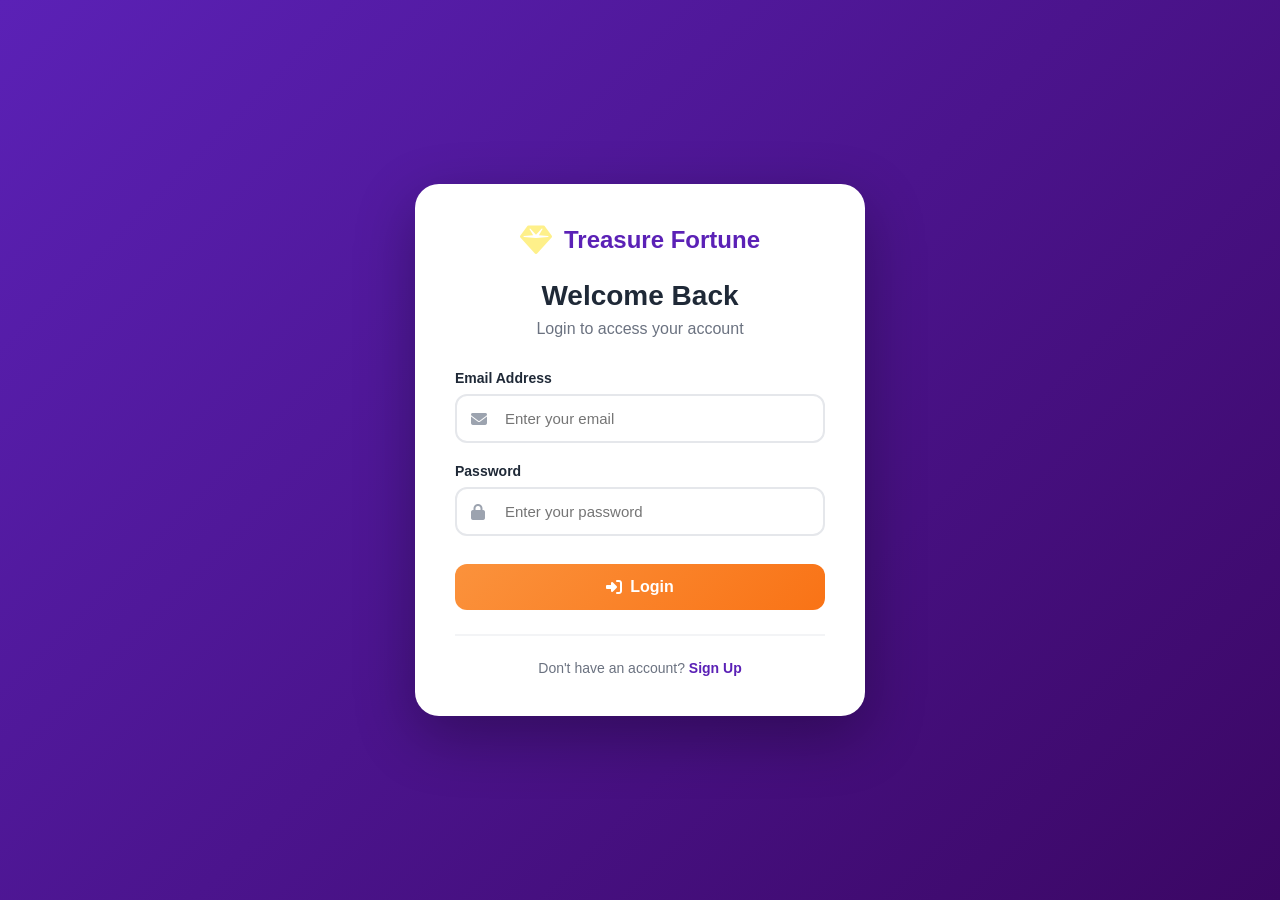
==== index.html @ ff8e8763 "first commit" ====
<!DOCTYPE html>
<html lang="en">
<head>
    <meta charset="UTF-8">
    <meta name="viewport" content="width=device-width, initial-scale=1.0">
    <title>Treasure Fortune - Dashboard</title>
    <link rel="stylesheet" href="css/styles.css">
    <link rel="stylesheet" href="https://cdnjs.cloudflare.com/ajax/libs/font-awesome/6.4.0/css/all.min.css">
</head>
<body>
    <!-- Top Navbar -->
    <nav class="navbar">
        <div class="navbar-left">
            <button class="menu-toggle" id="menuToggle">
                <i class="fas fa-bars"></i>
            </button>
            <div class="logo">
                <i class="fas fa-gem"></i>
                <span>Treasure Fortune</span>
            </div>
        </div>
        <div class="navbar-right">
            <button class="theme-toggle" id="themeToggle">
                <i class="fas fa-moon"></i>
            </button>
            <div class="notification-icon" id="notificationIcon">
                <i class="fas fa-bell"></i>
                <span class="badge" id="notificationBadge">0</span>
            </div>
            <div class="user-profile" id="userProfile">
                <img id="userAvatar" src="https://ui-avatars.com/api/?name=User&background=7c3aed&color=fff" alt="User Avatar">
                <span class="user-name" id="displayUserName">User</span>
                <i class="fas fa-chevron-down"></i>
            </div>
            <div class="profile-dropdown" id="profileDropdown">
                <a href="#" data-page="profile"><i class="fas fa-user"></i> My Profile</a>
                <a href="#" data-page="settings"><i class="fas fa-cog"></i> Settings</a>
                <a href="#" id="logoutBtn"><i class="fas fa-sign-out-alt"></i> Logout</a>
            </div>
        </div>
    </nav>

    <!-- Sidebar -->
    <aside class="sidebar" id="sidebar">
        <nav class="sidebar-nav">
            <a href="#" class="nav-item active" data-page="dashboard">
                <i class="fas fa-home"></i>
                <span>Dashboard</span>
            </a>
            <a href="#" class="nav-item" data-page="loans">
                <i class="fas fa-hand-holding-usd"></i>
                <span>My Loans</span>
            </a>
            <a href="#" class="nav-item" data-page="savings">
                <i class="fas fa-piggy-bank"></i>
                <span>Savings</span>
            </a>
            <a href="#" class="nav-item" data-page="transactions">
                <i class="fas fa-history"></i>
                <span>Transactions</span>
            </a>
            <a href="#" class="nav-item" data-page="notifications">
                <i class="fas fa-bell"></i>
                <span>Notifications</span>
            </a>
            <a href="#" class="nav-item" data-page="settings">
                <i class="fas fa-user-cog"></i>
                <span>Settings</span>
            </a>
            <a href="#" class="nav-item logout" id="sidebarLogout">
                <i class="fas fa-sign-out-alt"></i>
                <span>Logout</span>
            </a>
        </nav>
    </aside>

    <!-- Main Content -->
    <main class="main-content" id="mainContent">
        <!-- Dashboard Page -->
        <section id="dashboardPage" class="page active">
            <div class="welcome-section">
                <h1 class="greeting">Welcome back, <span id="userName">User</span></h1>
                <p class="motivational-text">Here's your financial overview</p>
            </div>

            <div class="summary-cards">
                <div class="card summary-card">
                    <div class="card-icon savings">
                        <i class="fas fa-wallet"></i>
                    </div>
                    <div class="card-content">
                        <p class="card-label">Total Savings</p>
                        <h2 class="card-value" id="totalSavings">₦0</h2>
                    </div>
                </div>

                <div class="card summary-card">
                    <div class="card-icon loan">
                        <i class="fas fa-hand-holding-usd"></i>
                    </div>
                    <div class="card-content">
                        <p class="card-label">Active Loan</p>
                        <h2 class="card-value" id="activeLoan">₦0</h2>
                    </div>
                </div>

                <div class="card summary-card">
                    <div class="card-icon remaining">
                        <i class="fas fa-chart-line"></i>
                    </div>
                    <div class="card-content">
                        <p class="card-label">Remaining Balance</p>
                        <h2 class="card-value" id="remainingLoan">₦0</h2>
                    </div>
                </div>

                <div class="card summary-card">
                    <div class="card-icon payment">
                        <i class="fas fa-calendar-check"></i>
                    </div>
                    <div class="card-content">
                        <p class="card-label">Next Payment</p>
                        <h2 class="card-value date" id="nextPayment">-</h2>
                    </div>
                </div>
            </div>

            <div class="action-section">
                <div class="card action-card">
                    <h3>Quick Actions</h3>
                    <div class="action-buttons">
                        <button class="btn btn-primary" id="makePaymentBtn">
                            <i class="fas fa-money-bill-wave"></i> Make Payment
                        </button>
                        <button class="btn btn-success" id="addSavingsBtn">
                            <i class="fas fa-plus-circle"></i> Add Savings
                        </button>
                    </div>
                </div>

                <div class="card progress-card">
                    <h3>Loan Repayment Progress</h3>
                    <div class="progress-info">
                        <span id="progressPercent">0% Complete</span>
                        <span id="progressPaid">₦0 paid</span>
                    </div>
                    <div class="progress-bar">
                        <div class="progress-fill" id="progressFill" style="width: 0%"></div>
                    </div>
                    <p class="progress-note" id="progressRemaining">₦0 remaining</p>
                </div>
            </div>

            <div class="transactions-section">
                <div class="card">
                    <div class="card-header">
                        <h3>Recent Transactions</h3>
                        <a href="#" class="view-all" data-page="transactions">View All</a>
                    </div>
                    <div class="transactions-list" id="recentTransactionsList">
                        <div class="empty-state-small">No transactions yet</div>
                    </div>
                </div>
            </div>
        </section>

        <!-- My Loans Page -->
        <section id="loansPage" class="page">
            <div class="page-header">
                <h1>My Loans</h1>
                <p>Manage your loan and repayments</p>
            </div>

            <!-- No Loan State -->
            <div class="loan-details-section" id="noLoanState">
                <div class="card">
                    <div class="no-loan-message">
                        <i class="fas fa-hand-holding-usd" style="font-size: 48px; color: var(--primary-color); margin-bottom: 16px;"></i>
                        <p>You currently have no active loan</p>
                    </div>
                    <button class="btn btn-primary" id="borrowLoanBtn">
                        <i class="fas fa-plus-circle"></i> Borrow Loan
                    </button>
                </div>
            </div>

            <!-- Active Loan State -->
            <div class="loan-details-section" id="activeLoanState" style="display: none;">
                <div class="card">
                    <h3>Loan Details</h3>
                    <div class="detail-grid">
                        <div class="detail-item">
                            <span class="label">Loan Amount</span>
                            <span class="value" id="loanAmount">₦0</span>
                        </div>
                        <div class="detail-item">
                            <span class="label">Remaining Balance</span>
                            <span class="value highlight" id="loanRemaining">₦0</span>
                        </div>
                        <div class="detail-item">
                            <span class="label">Amount Paid</span>
                            <span class="value" id="loanPaid">₦0</span>
                        </div>
                        <div class="detail-item">
                            <span class="label">Progress</span>
                            <span class="value" id="loanProgress">0%</span>
                        </div>
                    </div>
                    <button class="btn btn-primary" id="makeRepaymentBtn">
                        <i class="fas fa-money-bill-wave"></i> Make Repayment
                    </button>
                </div>
            </div>
        </section>

        <!-- Loan Completion Success Overlay -->
        <div class="loan-success-overlay" id="loanSuccessOverlay">
            <div class="loan-success-content">
                <div class="success-checkmark">
                    <svg viewBox="0 0 52 52">
                        <circle class="checkmark-circle" cx="26" cy="26" r="25" fill="none"/>
                        <path class="checkmark-check" fill="none" d="M14.1 27.2l7.1 7.2 16.7-16.8"/>
                    </svg>
                </div>
                <h2>Loan Repaid!</h2>
                <p>🎉 Congratulations!</p>
                <p>You have fully repaid your loan.</p>
            </div>
        </div>

        <!-- Savings Page -->
        <section id="savingsPage" class="page">
            <div class="page-header">
                <h1>Savings</h1>
                <p>Grow your wealth with consistent savings</p>
            </div>

            <div class="savings-overview">
                <div class="card">
                    <h3>Savings Balance</h3>
                    <div class="balance-display">
                        <h2 id="savingsBalance">₦0</h2>
                    </div>
                    <div class="savings-form">
                        <input type="number" id="savingsInput" placeholder="Enter amount" min="100">
                        <button class="btn btn-success" id="addSavingsSubmit">
                            <i class="fas fa-plus-circle"></i> Add Savings
                        </button>
                    </div>
                </div>
            </div>
        </section>

        <!-- Transactions Page -->
        <section id="transactionsPage" class="page">
            <div class="page-header">
                <h1>Transaction History</h1>
                <p>View all your financial activities</p>
            </div>

            <div class="card">
                <div class="transactions-list" id="allTransactionsList">
                    <div class="empty-state-small">No transactions yet</div>
                </div>
            </div>
        </section>

        <!-- Notifications Page -->
        <section id="notificationsPage" class="page">
            <div class="page-header">
                <h1>Notifications</h1>
                <p>Stay updated with your account activities</p>
            </div>

            <div class="card">
                <div class="notifications-list" id="notificationsList">
                    <div class="empty-state-small">No notifications</div>
                </div>
            </div>
        </section>

        <!-- Settings Page -->
        <section id="settingsPage" class="page">
            <div class="page-header">
                <h1>Profile Settings</h1>
                <p>Manage your account information</p>
            </div>

            <div class="card">
                <h3>Personal Information</h3>
                <div class="settings-form">
                    <div class="form-group">
                        <label>Full Name</label>
                        <input type="text" id="settingsName" placeholder="Enter your name">
                    </div>
                    <div class="form-group">
                        <label>Email Address</label>
                        <input type="email" id="settingsEmail" placeholder="Enter your email">
                    </div>
                    <button class="btn btn-success" id="saveSettingsBtn">
                        <i class="fas fa-save"></i> Save Changes
                    </button>
                </div>
            </div>
        </section>

        <!-- My Profile Page -->
        <section id="profilePage" class="page">
            <div class="page-header">
                <h1>My Profile</h1>
                <p>View and manage your account</p>
            </div>

            <div class="profile-section">
                <div class="card profile-card">
                    <div class="profile-header">
                        <img id="profileAvatar" src="" alt="Profile Picture" class="profile-avatar">
                        <div class="profile-info">
                            <h2 id="profileName">User Name</h2>
                            <p id="profileEmail">user@email.com</p>
                        </div>
                    </div>
                    <div class="profile-stats">
                        <div class="stat-box">
                            <span class="stat-label">Total Savings</span>
                            <span class="stat-value" id="profileSavings">₦0</span>
                        </div>
                        <div class="stat-box">
                            <span class="stat-label">Active Loans</span>
                            <span class="stat-value" id="profileLoans">₦0</span>
                        </div>
                        <div class="stat-box">
                            <span class="stat-label">Transactions</span>
                            <span class="stat-value" id="profileTransactions">0</span>
                        </div>
                    </div>
                </div>
            </div>
        </section>
    </main>

    <!-- Modal for Payment/Savings -->
    <div class="modal" id="actionModal">
        <div class="modal-content">
            <div class="modal-header">
                <h3 id="modalTitle">Action</h3>
                <button class="modal-close" id="modalClose">&times;</button>
            </div>
            <div class="modal-body">
                <div class="form-group">
                    <label id="modalLabel">Enter Amount</label>
                    <input type="number" id="modalInput" placeholder="Enter amount" min="100">
                </div>
            </div>
            <div class="modal-footer">
                <button class="btn btn-outline" id="modalCancel">Cancel</button>
                <button class="btn btn-primary" id="modalSubmit">Submit</button>
            </div>
        </div>
    </div>

    <!-- Bank Transfer Modal (Shared for Payment & Savings) -->
    <div class="modal" id="bankTransferModal">
        <div class="modal-content payment-modal-content">
            <div class="modal-header">
                <h3 id="bankTransferTitle">Bank Transfer</h3>
                <button class="modal-close" id="bankTransferModalClose">&times;</button>
            </div>
            <div class="modal-body">
                <div class="bank-details">
                    <h4>Bank Transfer Details</h4>
                    <div class="bank-info">
                        <div class="info-row">
                            <span class="info-label">Bank Name</span>
                            <span class="info-value">Opay / PalmPay / Access Bank</span>
                        </div>
                        <div class="info-row">
                            <span class="info-label">Account Name</span>
                            <span class="info-value">Treasure Fortune Co-op</span>
                        </div>
                        <div class="info-row">
                            <span class="info-label">Account Number</span>
                            <span class="info-value account-number">1234567890</span>
                            <button class="copy-btn" id="copyAccountBtn">
                                <i class="fas fa-copy"></i> Copy
                            </button>
                        </div>
                    </div>
                </div>
                
                <div class="form-group" id="amountFormGroup">
                    <label id="amountFormLabel">Enter Amount</label>
                    <input type="number" id="transferAmountInput" placeholder="Enter amount" min="100">
                </div>
                
                <p class="instruction-text" id="transferInstruction">
                    Transfer this amount to the account above, then confirm below.
                </p>
            </div>
            <div class="modal-footer">
                <button class="btn btn-outline" id="bankTransferCancel">Cancel</button>
                <button class="btn btn-primary" id="confirmTransferBtn">I Have Made Payment</button>
            </div>
        </div>
    </div>

    <!-- Simple Payment Modal -->
    <div class="modal" id="simplePaymentModal">
        <div class="modal-content">
            <div class="modal-header">
                <h3>Make Loan Repayment</h3>
                <button class="modal-close" id="closeSimplePayment">&times;</button>
            </div>
            <div class="modal-body">
                <div class="payment-summary">
                    <div class="summary-row">
                        <span>Loan Balance</span>
                        <span id="modalLoanBalance">₦0</span>
                    </div>
                    <div class="summary-row">
                        <span>Amount Paid</span>
                        <span id="modalLoanPaid">₦0</span>
                    </div>
                </div>
                <div class="form-group">
                    <label>Enter Payment Amount</label>
                    <input type="number" id="simplePaymentAmount" placeholder="Enter amount" min="100">
                </div>
                <div class="quick-amounts">
                    <button class="quick-amount-btn" data-amount="5000">₦5,000</button>
                    <button class="quick-amount-btn" data-amount="10000">₦10,000</button>
                    <button class="quick-amount-btn" data-amount="25000">₦25,000</button>
                    <button class="quick-amount-btn" data-amount="50000">₦50,000</button>
                </div>
            </div>
            <div class="modal-footer">
                <button class="btn btn-outline" id="cancelSimplePayment">Cancel</button>
                <button class="btn btn-primary" id="confirmSimplePayment">Pay Now</button>
            </div>
        </div>
    </div>

    <!-- Borrow Loan Modal -->
    <div class="modal" id="borrowLoanModal">
        <div class="modal-content">
            <div class="modal-header">
                <h3>Request Loan</h3>
                <button class="modal-close" id="borrowLoanModalClose">&times;</button>
            </div>
            <div class="modal-body">
                <div class="form-group">
                    <label>Loan Amount</label>
                    <input type="number" id="loanAmountInput" placeholder="Enter loan amount" min="1000">
                </div>
                <div class="form-group">
                    <label>Purpose (Optional)</label>
                    <input type="text" id="loanPurposeInput" placeholder="What is this loan for?">
                </div>
                <p class="sharia-notice">
                    <i class="fas fa-info-circle"></i> All loans are interest-free (Sharia-compliant)
                </p>
            </div>
            <div class="modal-footer">
                <button class="btn btn-outline" id="borrowLoanCancel">Cancel</button>
                <button class="btn btn-primary" id="submitLoanBtn">Submit Request</button>
            </div>
        </div>
    </div>

    <!-- Processing Loader Overlay -->
    <div class="processing-overlay" id="processingOverlay">
        <div class="processing-content">
            <div class="spinner-container">
                <div class="spinner-glow"></div>
                <div class="spinner"></div>
            </div>
            <h3 id="processingText">
                Processing your payment<span class="dot">.</span><span class="dot">.</span><span class="dot">.</span>
            </h3>
            <p id="processingSubtext">Please wait while we verify your transaction</p>
        </div>
    </div>

    <!-- Toast Container -->
    <div class="toast-container" id="toastContainer"></div>

    <script src="js/app.js"></script>
</body>
</html>
---- css/styles.css ----
/* ===========================
   CSS Variables & Reset
   =========================== */
:root {
    /* Deep Purple Theme Colors (Primary) */
    --primary-color: #5b21b6;
    --primary-dark: #4c1d95;
    --primary-light: #6d28d9;
    --primary-lighter: #ddd6fe;
    --primary-subtle: #ede9fe;
    
    /* White (Main Backgrounds) */
    --bg-color: #ffffff;
    --card-bg: #ffffff;
    --secondary-bg: #f9fafb;
    
    /* Deep Purple Backgrounds */
    --purple-bg: #5b21b6;
    --purple-bg-light: #6d28d9;
    --purple-bg-dark: #4c1d95;
    
    /* Accent Colors - Lemon (Light Yellow) */
    --accent-lemon: #fef08a;
    --accent-lemon-light: #fef9c3;
    --accent-lemon-dark: #fde047;
    
    /* Accent Colors - Orange */
    --accent-orange: #fb923c;
    --accent-orange-light: #fed7aa;
    --accent-orange-dark: #f97316;
    
    /* Text Colors */
    --text-primary: #1f2937;
    --text-secondary: #6b7280;
    --text-muted: #9ca3af;
    --text-on-purple: #ffffff;
    
    /* Semantic Colors */
    --success-color: #10b981;
    --warning-color: #fb923c;
    --danger-color: #ef4444;
    --info-color: #7c3aed;
    
    /* Soft Shadows (Premium Look) */
    --shadow-xs: 0 1px 2px 0 rgba(124, 58, 237, 0.05);
    --shadow-sm: 0 2px 4px 0 rgba(124, 58, 237, 0.08);
    --shadow-md: 0 4px 12px -2px rgba(124, 58, 237, 0.12);
    --shadow-lg: 0 8px 24px -4px rgba(124, 58, 237, 0.16);
    --shadow-xl: 0 16px 48px -8px rgba(124, 58, 237, 0.2);
    
    /* Spacing */
    --navbar-height: 70px;
    --sidebar-width: 260px;
    --sidebar-collapsed-width: 80px;
    
    /* Border Radius (Soft & Rounded) */
    --radius-sm: 8px;
    --radius-md: 12px;
    --radius-lg: 16px;
    --radius-xl: 24px;
    --radius-full: 9999px;
    
    /* Transitions */
    --transition-fast: 0.2s ease;
    --transition-normal: 0.3s ease;
}

/* Processing Overlay */
.processing-overlay {
    display: none;
    position: fixed;
    top: 0;
    left: 0;
    width: 100%;
    height: 100%;
    background: rgba(0, 0, 0, 0.6);
    backdrop-filter: blur(8px);
    z-index: 9999;
    align-items: center;
    justify-content: center;
    animation: fadeIn 0.3s ease;
}

.processing-overlay.active {
    display: flex;
}

.processing-content {
    background: white;
    padding: 56px 72px;
    border-radius: 24px;
    text-align: center;
    box-shadow:
        0 20px 60px rgba(0, 0, 0, 0.3),
        0 0 40px rgba(91, 33, 182, 0.15);
    animation: scaleIn 0.4s ease;
    max-width: 420px;
}

.spinner-container {
    position: relative;
    width: 80px;
    height: 80px;
    margin: 0 auto 32px;
}

.spinner {
    width: 80px;
    height: 80px;
    border: 3px solid #ede9fe;
    border-top: 3px solid #5b21b6;
    border-radius: 50%;
    animation: spin 1s linear infinite;
}

.spinner-glow {
    position: absolute;
    top: 50%;
    left: 50%;
    transform: translate(-50%, -50%);
    width: 100px;
    height: 100px;
    background: radial-gradient(circle, rgba(91, 33, 182, 0.2) 0%, transparent 70%);
    border-radius: 50%;
    animation: pulse 2s ease-in-out infinite;
}

@keyframes spin {
    0% { transform: rotate(0deg); }
    100% { transform: rotate(360deg); }
}

@keyframes pulse {
    0%, 100% { transform: translate(-50%, -50%) scale(1); opacity: 1; }
    50% { transform: translate(-50%, -50%) scale(1.2); opacity: 0.7; }
}

@keyframes fadeIn {
    from { opacity: 0; }
    to { opacity: 1; }
}

@keyframes scaleIn {
    from { transform: scale(0.85); opacity: 0; }
    to { transform: scale(1); opacity: 1; }
}

.processing-content h3 {
    font-size: 22px;
    font-weight: 600;
    color: #1f2937;
    margin-bottom: 8px;
    display: flex;
    align-items: center;
    justify-content: center;
    gap: 4px;
}

.processing-content h3 .dot {
    animation: dotPulse 1.4s ease-in-out infinite;
}

.processing-content h3 .dot:nth-child(2) {
    animation-delay: 0.2s;
}

.processing-content h3 .dot:nth-child(3) {
    animation-delay: 0.4s;
}

@keyframes dotPulse {
    0%, 80%, 100% { opacity: 0.3; }
    40% { opacity: 1; }
}

/* Loan Success Overlay */
.loan-success-overlay {
    position: fixed;
    top: 0;
    left: 0;
    width: 100%;
    height: 100%;
    background: rgba(59, 7, 100, 0.95);
    backdrop-filter: blur(10px);
    display: none;
    align-items: center;
    justify-content: center;
    z-index: 9998;
    opacity: 0;
    transition: opacity 0.4s ease;
}

.loan-success-overlay.active {
    display: flex;
    opacity: 1;
}

.loan-success-content {
    text-align: center;
    color: white;
    transform: scale(0.8);
    transition: transform 0.5s cubic-bezier(0.175, 0.885, 0.32, 1.275);
}

.loan-success-overlay.active .loan-success-content {
    transform: scale(1);
}

.success-checkmark {
    width: 100px;
    height: 100px;
    margin: 0 auto 30px;
}

.success-checkmark svg {
    width: 100%;
    height: 100%;
}

.checkmark-circle {
    stroke: #10b981;
    stroke-width: 2;
    stroke-dasharray: 166;
    stroke-dashoffset: 166;
    animation: stroke 0.6s cubic-bezier(0.65, 0, 0.45, 1) forwards;
}

.checkmark-check {
    stroke: #10b981;
    stroke-width: 2;
    stroke-linecap: round;
    stroke-linejoin: round;
    stroke-dasharray: 48;
    stroke-dashoffset: 48;
    animation: stroke 0.3s cubic-bezier(0.65, 0, 0.45, 1) 0.4s forwards;
}

@keyframes stroke {
    100% { stroke-dashoffset: 0; }
}

.loan-success-content h2 {
    font-size: 2rem;
    font-weight: 700;
    margin-bottom: 10px;
    color: #10b981;
}

.loan-success-content p {
    font-size: 1.1rem;
    opacity: 0.9;
    margin: 5px 0;
}

/* Simple Payment Modal */
.payment-summary {
    background: #f3f4f6;
    border-radius: 12px;
    padding: 16px;
    margin-bottom: 20px;
}

.summary-row {
    display: flex;
    justify-content: space-between;
    padding: 8px 0;
    border-bottom: 1px solid #e5e7eb;
}

.summary-row:last-child {
    border-bottom: none;
}

.summary-row span:first-child {
    color: #6b7280;
    font-size: 0.9rem;
}

.summary-row span:last-child {
    font-weight: 600;
    color: #1f2937;
}

.quick-amounts {
    display: grid;
    grid-template-columns: repeat(4, 1fr);
    gap: 10px;
    margin-top: 15px;
}

.quick-amount-btn {
    padding: 10px 5px;
    border: 1px solid #e5e7eb;
    background: white;
    border-radius: 8px;
    font-size: 0.85rem;
    cursor: pointer;
    transition: all 0.2s;
    color: #5b21b6;
    font-weight: 500;
}

.quick-amount-btn:hover {
    background: #5b21b6;
    color: white;
    border-color: #5b21b6;
}

.processing-content p {
    font-size: 14px;
    color: #6b7280;
    margin-top: 8px;
}

/* Toast Notifications System */
.toast-container {
    position: fixed;
    top: 90px;
    right: 20px;
    z-index: 9999;
    display: flex;
    flex-direction: column;
    gap: 12px;
    max-width: 400px;
}

.toast {
    background: white;
    border-radius: 16px;
    padding: 16px 20px;
    box-shadow: 0 8px 32px rgba(0, 0, 0, 0.15);
    display: flex;
    align-items: flex-start;
    gap: 14px;
    animation: toastSlideIn 0.4s ease;
    border-left: 5px solid;
}

.toast.success {
    border-left-color: #10b981;
}

.toast.info {
    border-left-color: #5b21b6;
}

.toast.warning {
    border-left-color: #fb923c;
}

.toast .toast-icon {
    width: 28px;
    height: 28px;
    border-radius: 50%;
    display: flex;
    align-items: center;
    justify-content: center;
    font-size: 14px;
    flex-shrink: 0;
}

.toast.success .toast-icon {
    background: #d1fae5;
    color: #059669;
}

.toast.info .toast-icon {
    background: #ede9fe;
    color: #5b21b6;
}

.toast.warning .toast-icon {
    background: #fed7aa;
    color: #ea580c;
}

.toast .toast-content {
    flex: 1;
}

.toast .toast-title {
    font-size: 15px;
    font-weight: 600;
    color: #1f2937;
    margin-bottom: 4px;
}

.toast .toast-message {
    font-size: 13px;
    color: #6b7280;
    line-height: 1.4;
}

.toast .toast-close {
    background: none;
    border: none;
    color: #9ca3af;
    cursor: pointer;
    font-size: 18px;
    padding: 0;
    width: 24px;
    height: 24px;
    display: flex;
    align-items: center;
    justify-content: center;
    border-radius: 50%;
    transition: all 0.2s ease;
}

.toast .toast-close:hover {
    background: #f3f4f6;
    color: #6b7280;
}

@keyframes toastSlideIn {
    from {
        transform: translateX(400px);
        opacity: 0;
    }
    to {
        transform: translateX(0);
        opacity: 1;
    }
}

@keyframes toastSlideOut {
    from {
        transform: translateX(0);
        opacity: 1;
    }
    to {
        transform: translateX(400px);
        opacity: 0;
    }
}

/* Dark Mode Variables */
body.dark-mode {
    --bg-color: #0f0f1a;
    --card-bg: #1a1a2e;
    --secondary-bg: #16162a;
    --text-primary: #f9fafb;
    --text-secondary: #d1d5db;
    --text-muted: #9ca3af;
    --shadow-md: 0 4px 12px -2px rgba(0, 0, 0, 0.4);
    --shadow-lg: 0 8px 24px -4px rgba(0, 0, 0, 0.5);
}

* {
    margin: 0;
    padding: 0;
    box-sizing: border-box;
}

body {
    font-family: 'Inter', -apple-system, BlinkMacSystemFont, 'Segoe UI', Roboto, Oxygen, Ubuntu, Cantarell, sans-serif;
    background-color: var(--secondary-bg);
    color: var(--text-primary);
    line-height: 1.6;
    transition: background-color var(--transition-normal), color var(--transition-normal);
}

/* ===========================
   Navbar Styles (Purple Header)
   =========================== */
.navbar {
    position: fixed;
    top: 0;
    left: 0;
    right: 0;
    height: var(--navbar-height);
    background: linear-gradient(135deg, #4c1d95 0%, #5b21b6 100%);
    box-shadow: var(--shadow-md);
    display: flex;
    justify-content: space-between;
    align-items: center;
    padding: 0 28px;
    z-index: 1000;
}

.navbar-left {
    display: flex;
    align-items: center;
    gap: 20px;
}

.menu-toggle {
    background: rgba(255, 255, 255, 0.15);
    border: none;
    font-size: 20px;
    color: var(--text-on-purple);
    cursor: pointer;
    padding: 10px;
    border-radius: var(--radius-md);
    transition: all var(--transition-fast);
}

.menu-toggle:hover {
    background: rgba(255, 255, 255, 0.25);
}

.logo {
    display: flex;
    align-items: center;
    gap: 12px;
    font-size: 20px;
    font-weight: 700;
    color: var(--text-on-purple);
}

.logo i {
    font-size: 28px;
    color: var(--accent-lemon);
}

.navbar-right {
    display: flex;
    align-items: center;
    gap: 8px;
    position: relative;
}

@media (max-width: 480px) {
    .navbar-right {
        gap: 4px;
    }
    
    .theme-toggle,
    .notification-icon {
        padding: 6px 8px !important;
        font-size: 14px !important;
    }
    
    .user-profile {
        padding: 4px 6px 4px 4px;
    }
    
    .user-profile img {
        width: 32px !important;
        height: 32px !important;
    }
    
    .user-name {
        display: none;
    }
}

.theme-toggle {
    background: rgba(255, 255, 255, 0.15);
    border: none;
    font-size: 18px;
    color: var(--text-on-purple);
    cursor: pointer;
    padding: 10px;
    border-radius: var(--radius-md);
    transition: all var(--transition-fast);
}

.theme-toggle:hover {
    background: rgba(255, 255, 255, 0.25);
}

.notification-icon {
    position: relative;
    font-size: 18px;
    color: var(--text-on-purple);
    cursor: pointer;
    padding: 10px;
    border-radius: var(--radius-md);
    transition: all var(--transition-fast);
    background: rgba(255, 255, 255, 0.15);
}

.notification-icon:hover {
    background: rgba(255, 255, 255, 0.25);
}

.notification-icon .badge {
    position: absolute;
    top: 6px;
    right: 6px;
    background: var(--accent-orange);
    color: white;
    font-size: 10px;
    font-weight: 700;
    padding: 3px 6px;
    border-radius: var(--radius-full);
    min-width: 18px;
    text-align: center;
}

.user-profile {
    display: flex;
    align-items: center;
    gap: 12px;
    cursor: pointer;
    padding: 6px 12px 6px 6px;
    border-radius: var(--radius-full);
    transition: all var(--transition-fast);
    background: rgba(255, 255, 255, 0.15);
}

.user-profile:hover {
    background: rgba(255, 255, 255, 0.25);
}

.user-profile img {
    width: 40px;
    height: 40px;
    border-radius: 50%;
    border: 2px solid var(--accent-lemon);
}

.user-name {
    font-weight: 600;
    color: var(--text-on-purple);
    font-size: 14px;
}

.user-profile i {
    color: var(--text-on-purple);
    font-size: 12px;
}

.profile-dropdown {
    position: absolute;
    top: 60px;
    right: 0;
    background-color: var(--card-bg);
    box-shadow: var(--shadow-xl);
    border-radius: var(--radius-lg);
    padding: 8px;
    min-width: 200px;
    opacity: 0;
    visibility: hidden;
    transform: translateY(-10px);
    transition: all var(--transition-fast);
}

.profile-dropdown.active {
    opacity: 1;
    visibility: visible;
    transform: translateY(0);
}

.profile-dropdown a {
    display: flex;
    align-items: center;
    gap: 12px;
    padding: 12px 16px;
    color: var(--text-primary);
    text-decoration: none;
    border-radius: var(--radius-md);
    transition: all var(--transition-fast);
    font-size: 14px;
}

.profile-dropdown a:hover {
    background-color: var(--primary-subtle);
    color: var(--primary-color);
}

/* ===========================
   Sidebar Styles (Purple)
   =========================== */
.sidebar {
    position: fixed;
    top: var(--navbar-height);
    left: 0;
    width: var(--sidebar-width);
    height: calc(100vh - var(--navbar-height));
    background: linear-gradient(180deg, #4c1d95 0%, #3b0764 100%);
    box-shadow: var(--shadow-lg);
    padding: 24px 0;
    overflow-y: auto;
    transition: all var(--transition-normal);
    z-index: 999;
}

.sidebar.collapsed {
    width: var(--sidebar-collapsed-width);
}

.sidebar.collapsed .nav-item span {
    display: none;
}

.sidebar-nav {
    display: flex;
    flex-direction: column;
    gap: 6px;
    padding: 0 12px;
}

.nav-item {
    display: flex;
    align-items: center;
    gap: 16px;
    padding: 14px 16px;
    color: rgba(255, 255, 255, 0.8);
    text-decoration: none;
    border-radius: var(--radius-md);
    font-weight: 500;
    font-size: 15px;
    transition: all var(--transition-fast);
}

.nav-item:hover {
    background: rgba(255, 255, 255, 0.15);
    color: var(--text-on-purple);
}

.nav-item.active {
    background: var(--accent-lemon);
    color: var(--primary-dark);
    font-weight: 600;
}

.nav-item i {
    font-size: 20px;
    min-width: 20px;
}

.nav-item.logout {
    margin-top: auto;
    color: var(--accent-orange-light);
}

.nav-item.logout:hover {
    background: rgba(251, 146, 60, 0.2);
    color: var(--accent-orange);
}

/* ===========================
   Main Content Styles
   =========================== */
.main-content {
    margin-top: var(--navbar-height);
    margin-left: var(--sidebar-width);
    padding: 32px;
    min-height: calc(100vh - var(--navbar-height));
    transition: margin-left var(--transition-normal);
}

.main-content.expanded {
    margin-left: var(--sidebar-collapsed-width);
}

/* Welcome Section */
.welcome-section {
    margin-bottom: 32px;
}

.greeting {
    font-size: 28px;
    font-weight: 700;
    color: var(--text-primary);
    margin-bottom: 4px;
}

.greeting span {
    color: var(--primary-color);
}

.motivational-text {
    font-size: 16px;
    color: var(--text-secondary);
}

/* ===========================
   Card Styles (White with Soft Shadows)
   =========================== */
.card {
    background-color: var(--card-bg);
    border-radius: var(--radius-lg);
    box-shadow: var(--shadow-md);
    padding: 24px;
    transition: all var(--transition-fast);
}

.card:hover {
    box-shadow: var(--shadow-lg);
}

.card-header {
    display: flex;
    justify-content: space-between;
    align-items: center;
    margin-bottom: 20px;
}

.card-header h3 {
    font-size: 18px;
    font-weight: 600;
    color: var(--text-primary);
}

/* Summary Cards */
.summary-cards {
    display: grid;
    grid-template-columns: repeat(auto-fit, minmax(240px, 1fr));
    gap: 20px;
    margin-bottom: 32px;
}

.summary-card {
    display: flex;
    gap: 16px;
    align-items: center;
}

.card-icon {
    width: 56px;
    height: 56px;
    border-radius: var(--radius-lg);
    display: flex;
    align-items: center;
    justify-content: center;
    font-size: 24px;
    flex-shrink: 0;
}

.card-icon.savings {
    background: var(--primary-lighter);
    color: var(--primary-color);
}

.card-icon.loan {
    background: var(--accent-lemon-light);
    color: #92400e;
}

.card-icon.remaining {
    background: #fce7f3;
    color: #ec4899;
}

.card-icon.payment {
    background: var(--accent-orange-light);
    color: var(--accent-orange-dark);
}

.card-content {
    flex: 1;
}

.card-label {
    font-size: 14px;
    color: var(--text-secondary);
    margin-bottom: 4px;
}

.card-value {
    font-size: 24px;
    font-weight: 700;
    color: var(--text-primary);
}

.card-value.date {
    font-size: 18px;
}

/* Action Section */
.action-section {
    display: grid;
    grid-template-columns: 1fr 1fr;
    gap: 20px;
    margin-bottom: 32px;
}

.action-card h3,
.progress-card h3 {
    font-size: 18px;
    font-weight: 600;
    color: var(--text-primary);
    margin-bottom: 20px;
}

.action-buttons {
    display: flex;
    gap: 12px;
}

/* Progress Card */
.progress-info {
    display: flex;
    justify-content: space-between;
    align-items: center;
    margin-bottom: 12px;
    font-size: 14px;
    color: var(--text-secondary);
    font-weight: 500;
}

.progress-bar {
    width: 100%;
    height: 12px;
    background-color: var(--secondary-bg);
    border-radius: var(--radius-full);
    overflow: hidden;
    margin-bottom: 12px;
}

.progress-fill {
    height: 100%;
    background: linear-gradient(90deg, var(--primary-color) 0%, var(--primary-light) 100%);
    border-radius: var(--radius-full);
    transition: width 0.5s ease;
}

.progress-note {
    font-size: 14px;
    color: var(--text-secondary);
}

/* Buttons */
.btn {
    padding: 12px 20px;
    border: none;
    border-radius: var(--radius-md);
    font-size: 15px;
    font-weight: 600;
    cursor: pointer;
    display: inline-flex;
    align-items: center;
    justify-content: center;
    gap: 8px;
    transition: all var(--transition-fast);
    flex: 1;
}

.btn-primary {
    background: var(--accent-orange);
    color: white;
}

.btn-primary:hover {
    background: var(--accent-orange-dark);
    transform: translateY(-2px);
    box-shadow: var(--shadow-md);
}

.btn-success {
    background: var(--primary-color);
    color: white;
}

.btn-success:hover {
    background: var(--primary-dark);
    transform: translateY(-2px);
    box-shadow: var(--shadow-md);
}

/* Transactions Section */
.transactions-section {
    margin-bottom: 32px;
}

.transactions-list {
    display: flex;
    flex-direction: column;
    gap: 12px;
}

.transaction-item {
    display: flex;
    justify-content: space-between;
    align-items: center;
    padding: 16px;
    background-color: var(--secondary-bg);
    border-radius: var(--radius-md);
    transition: all var(--transition-fast);
}

.transaction-item:hover {
    background-color: var(--primary-subtle);
}

.transaction-info {
    display: flex;
    align-items: center;
    gap: 16px;
}

.transaction-icon {
    width: 44px;
    height: 44px;
    border-radius: var(--radius-md);
    display: flex;
    align-items: center;
    justify-content: center;
    font-size: 18px;
}

.transaction-icon.savings {
    background: var(--primary-lighter);
    color: var(--primary-color);
}

.transaction-icon.payment {
    background: var(--accent-orange-light);
    color: var(--accent-orange-dark);
}

.transaction-details h4 {
    font-size: 15px;
    font-weight: 600;
    color: var(--text-primary);
    margin-bottom: 2px;
}

.transaction-details p {
    font-size: 13px;
    color: var(--text-secondary);
}

.transaction-amount .amount {
    font-size: 16px;
    font-weight: 700;
}

.transaction-amount .amount.positive {
    color: var(--success-color);
}

.transaction-amount .amount.negative {
    color: var(--danger-color);
}

.transaction-status {
    display: block;
    font-size: 11px;
    font-weight: 600;
    padding: 4px 8px;
    border-radius: var(--radius-full);
    margin-top: 4px;
    text-align: right;
}

.transaction-status.completed {
    background-color: #d1fae5;
    color: #059669;
}

.transaction-status.pending {
    background: linear-gradient(135deg, var(--accent-orange-light) 0%, var(--accent-orange) 100%);
    color: white;
}

.view-all {
    font-size: 14px;
    color: var(--primary-color);
    text-decoration: none;
    font-weight: 600;
}

.view-all:hover {
    text-decoration: underline;
}

/* Page Management */
.page {
    display: none;
}

.page.active {
    display: block;
}

.page-header {
    margin-bottom: 32px;
}

.page-header h1 {
    font-size: 28px;
    font-weight: 700;
    color: var(--text-primary);
    margin-bottom: 4px;
}

.page-header p {
    font-size: 16px;
    color: var(--text-secondary);
}

/* Empty States */
.empty-state-small {
    text-align: center;
    padding: 40px 20px;
    color: var(--text-secondary);
    font-size: 14px;
}

/* Loan Details Section */
.loan-details-section {
    max-width: 800px;
}

.detail-grid {
    display: grid;
    grid-template-columns: repeat(2, 1fr);
    gap: 20px;
    margin-bottom: 24px;
}

.detail-item {
    display: flex;
    flex-direction: column;
    gap: 8px;
}

.detail-item .label {
    font-size: 14px;
    color: var(--text-secondary);
    font-weight: 500;
}

.detail-item .value {
    font-size: 24px;
    font-weight: 700;
    color: var(--text-primary);
}

.detail-item .value.highlight {
    color: var(--primary-color);
}

/* Savings Section */
.savings-overview {
    max-width: 600px;
}

.balance-display {
    text-align: center;
    padding: 32px 0;
    margin-bottom: 24px;
}

.balance-display h2 {
    font-size: 48px;
    font-weight: 700;
    color: var(--primary-color);
}

.savings-form {
    display: flex;
    gap: 12px;
}

.savings-form input {
    flex: 1;
    padding: 12px 16px;
    border: 2px solid var(--primary-lighter);
    border-radius: var(--radius-md);
    font-size: 15px;
    color: var(--text-primary);
    background: var(--bg-color);
    transition: all var(--transition-fast);
}

.savings-form input:focus {
    outline: none;
    border-color: var(--primary-color);
}

/* Notifications List */
.notifications-list {
    display: flex;
    flex-direction: column;
    gap: 12px;
}

.notification-item {
    display: flex;
    gap: 16px;
    padding: 16px;
    background-color: var(--secondary-bg);
    border-radius: var(--radius-md);
    border-left: 4px solid var(--primary-color);
}

.notification-item.warning {
    border-left-color: var(--accent-orange);
}

.notification-item.success {
    border-left-color: var(--success-color);
}

.notification-icon-wrapper {
    width: 44px;
    height: 44px;
    border-radius: var(--radius-md);
    display: flex;
    align-items: center;
    justify-content: center;
    font-size: 18px;
    background: var(--primary-lighter);
    color: var(--primary-color);
    flex-shrink: 0;
}

.notification-content {
    flex: 1;
}

.notification-content h4 {
    font-size: 15px;
    font-weight: 600;
    color: var(--text-primary);
    margin-bottom: 4px;
}

.notification-content p {
    font-size: 13px;
    color: var(--text-secondary);
}

.notification-time {
    font-size: 12px;
    color: var(--text-muted);
    margin-top: 4px;
}

/* Settings Form */
.settings-form {
    max-width: 500px;
}

.form-group {
    margin-bottom: 20px;
}

.form-group label {
    display: block;
    font-size: 14px;
    font-weight: 600;
    color: var(--text-primary);
    margin-bottom: 8px;
}

.form-group input {
    width: 100%;
    padding: 12px 16px;
    border: 2px solid var(--primary-lighter);
    border-radius: var(--radius-md);
    font-size: 15px;
    color: var(--text-primary);
    background: var(--bg-color);
    transition: all var(--transition-fast);
}

.form-group input:focus {
    outline: none;
    border-color: var(--primary-color);
}

/* Modal */
.modal {
    display: none;
    position: fixed;
    top: 0;
    left: 0;
    width: 100%;
    height: 100%;
    background: rgba(0, 0, 0, 0.5);
    z-index: 2000;
    align-items: center;
    justify-content: center;
}

.modal.active {
    display: flex;
}

.modal-content {
    background: var(--card-bg);
    border-radius: var(--radius-xl);
    box-shadow: var(--shadow-xl);
    width: 90%;
    max-width: 500px;
    max-height: 90vh;
    overflow-y: auto;
}

.modal-header {
    display: flex;
    justify-content: space-between;
    align-items: center;
    padding: 24px;
    border-bottom: 2px solid var(--secondary-bg);
}

.modal-header h3 {
    font-size: 20px;
    font-weight: 600;
    color: var(--text-primary);
}

.modal-close {
    background: none;
    border: none;
    font-size: 28px;
    color: var(--text-secondary);
    cursor: pointer;
    padding: 0;
    width: 32px;
    height: 32px;
    display: flex;
    align-items: center;
    justify-content: center;
    border-radius: var(--radius-md);
    transition: all var(--transition-fast);
}

.modal-close:hover {
    background: var(--secondary-bg);
    color: var(--text-primary);
}

.modal-body {
    padding: 24px;
}

.modal-footer {
    display: flex;
    gap: 12px;
    padding: 24px;
    border-top: 2px solid var(--secondary-bg);
}

.modal-footer .btn {
    flex: 1;
}

.btn-outline {
    background-color: transparent;
    color: var(--primary-color);
    border: 2px solid var(--primary-color);
}

.btn-outline:hover {
    background: var(--primary-color);
    color: white;
}

/* ===========================
   Responsive Design
   =========================== */
@media (max-width: 992px) {
    .action-section {
        grid-template-columns: 1fr;
    }
    
    .summary-cards {
        grid-template-columns: repeat(2, 1fr);
    }
}

@media (max-width: 768px) {
    .navbar {
        padding: 0 16px;
    }
    
    .logo span {
        display: none;
    }
    
    .user-name {
        display: none;
    }
    
    .sidebar {
        transform: translateX(-100%);
    }
    
    .sidebar.active {
        transform: translateX(0);
    }
    
    .main-content {
        margin-left: 0;
        padding: 20px 16px;
    }
    
    .main-content.expanded {
        margin-left: 0;
    }
    
    .greeting {
        font-size: 24px;
    }
    
    .summary-cards {
        grid-template-columns: 1fr;
    }
    
    .action-buttons {
        flex-direction: column;
    }
}

@media (max-width: 480px) {
    .navbar-right {
        gap: 12px;
    }
    
    .theme-toggle,
    .notification-icon {
        font-size: 16px;
        padding: 8px;
    }
    
    .card {
        padding: 16px;
    }
    
    .meeting-content {
        flex-direction: column;
        align-items: flex-start;
    }
}

/* Profile Page */
.profile-section {
    max-width: 700px;
}

.profile-card {
    padding: 32px;
}

.profile-header {
    display: flex;
    align-items: center;
    gap: 24px;
    margin-bottom: 32px;
    padding-bottom: 24px;
    border-bottom: 2px solid var(--secondary-bg);
}

.profile-avatar {
    width: 100px;
    height: 100px;
    border-radius: 50%;
    border: 4px solid var(--primary-color);
    box-shadow: var(--shadow-md);
}

.profile-info h2 {
    font-size: 28px;
    font-weight: 700;
    color: var(--text-primary);
    margin-bottom: 4px;
}

.profile-info p {
    font-size: 16px;
    color: var(--text-secondary);
}

.profile-stats {
    display: grid;
    grid-template-columns: repeat(3, 1fr);
    gap: 20px;
}

.stat-box {
    text-align: center;
    padding: 20px;
    background: var(--secondary-bg);
    border-radius: var(--radius-lg);
}

.stat-box .stat-label {
    display: block;
    font-size: 14px;
    color: var(--text-secondary);
    margin-bottom: 8px;
    font-weight: 500;
}

.stat-box .stat-value {
    font-size: 24px;
    font-weight: 700;
    color: var(--primary-color);
}

@media (max-width: 600px) {
    .profile-stats {
        grid-template-columns: 1fr;
    }
    
    .profile-header {
        flex-direction: column;
        text-align: center;
    }
}

/* Payment Modal */
.payment-modal-content {
    max-width: 500px;
}

.bank-details {
    background: var(--primary-subtle);
    padding: 20px;
    border-radius: var(--radius-lg);
    margin-bottom: 20px;
}

.bank-details h4 {
    font-size: 16px;
    font-weight: 600;
    color: var(--text-primary);
    margin-bottom: 16px;
}

.bank-info {
    display: flex;
    flex-direction: column;
    gap: 12px;
}

.info-row {
    display: flex;
    justify-content: space-between;
    align-items: center;
    padding: 8px 0;
    border-bottom: 1px solid var(--primary-lighter);
}

.info-row:last-child {
    border-bottom: none;
}

.info-label {
    font-size: 14px;
    color: var(--text-secondary);
    font-weight: 500;
}

.info-value {
    font-size: 15px;
    color: var(--text-primary);
    font-weight: 600;
}

.account-number {
    color: var(--primary-color);
    font-size: 18px;
}

.copy-btn {
    background: var(--primary-color);
    color: white;
    border: none;
    padding: 6px 12px;
    border-radius: var(--radius-sm);
    font-size: 12px;
    cursor: pointer;
    display: flex;
    align-items: center;
    gap: 6px;
    transition: all 0.2s ease;
}

.copy-btn:hover {
    background: var(--primary-dark);
}

.instruction-text {
    font-size: 13px;
    color: var(--text-secondary);
    margin-top: 16px;
    padding: 12px;
    background: var(--accent-orange-light);
    border-radius: var(--radius-md);
    border-left: 4px solid var(--accent-orange);
}

/* Sharia Notice */
.sharia-notice {
    font-size: 14px;
    color: var(--success-color);
    background: #d1fae5;
    padding: 12px 16px;
    border-radius: var(--radius-md);
    display: flex;
    align-items: center;
    gap: 8px;
    margin-top: 16px;
}

.sharia-notice i {
    font-size: 16px;
}

/* Loan Section */
.loan-actions {
    margin-top: 24px;
    padding-top: 24px;
    border-top: 2px solid var(--secondary-bg);
}

.no-loan-message {
    text-align: center;
    padding: 32px;
    background: var(--secondary-bg);
    border-radius: var(--radius-lg);
    margin-bottom: 20px;
}

.no-loan-message p {
    font-size: 16px;
    color: var(--text-secondary);
    margin-bottom: 16px;
}
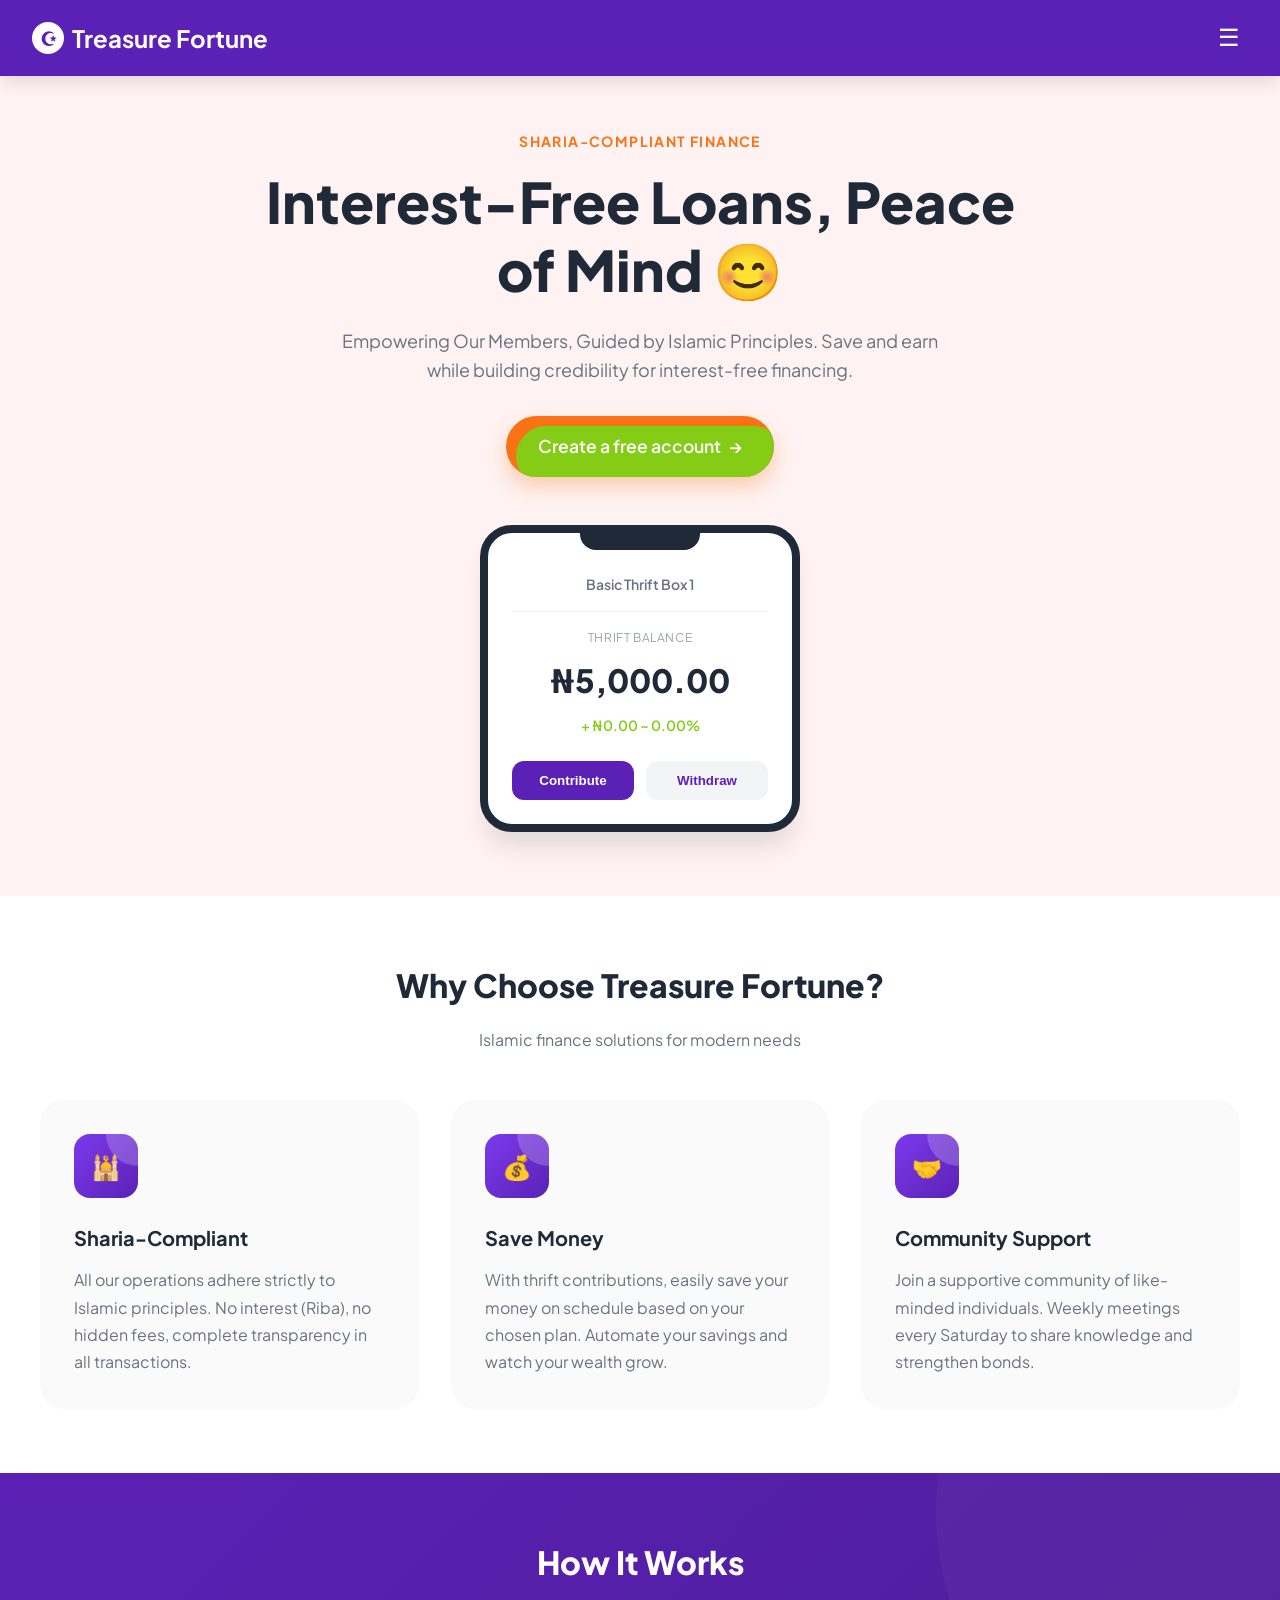
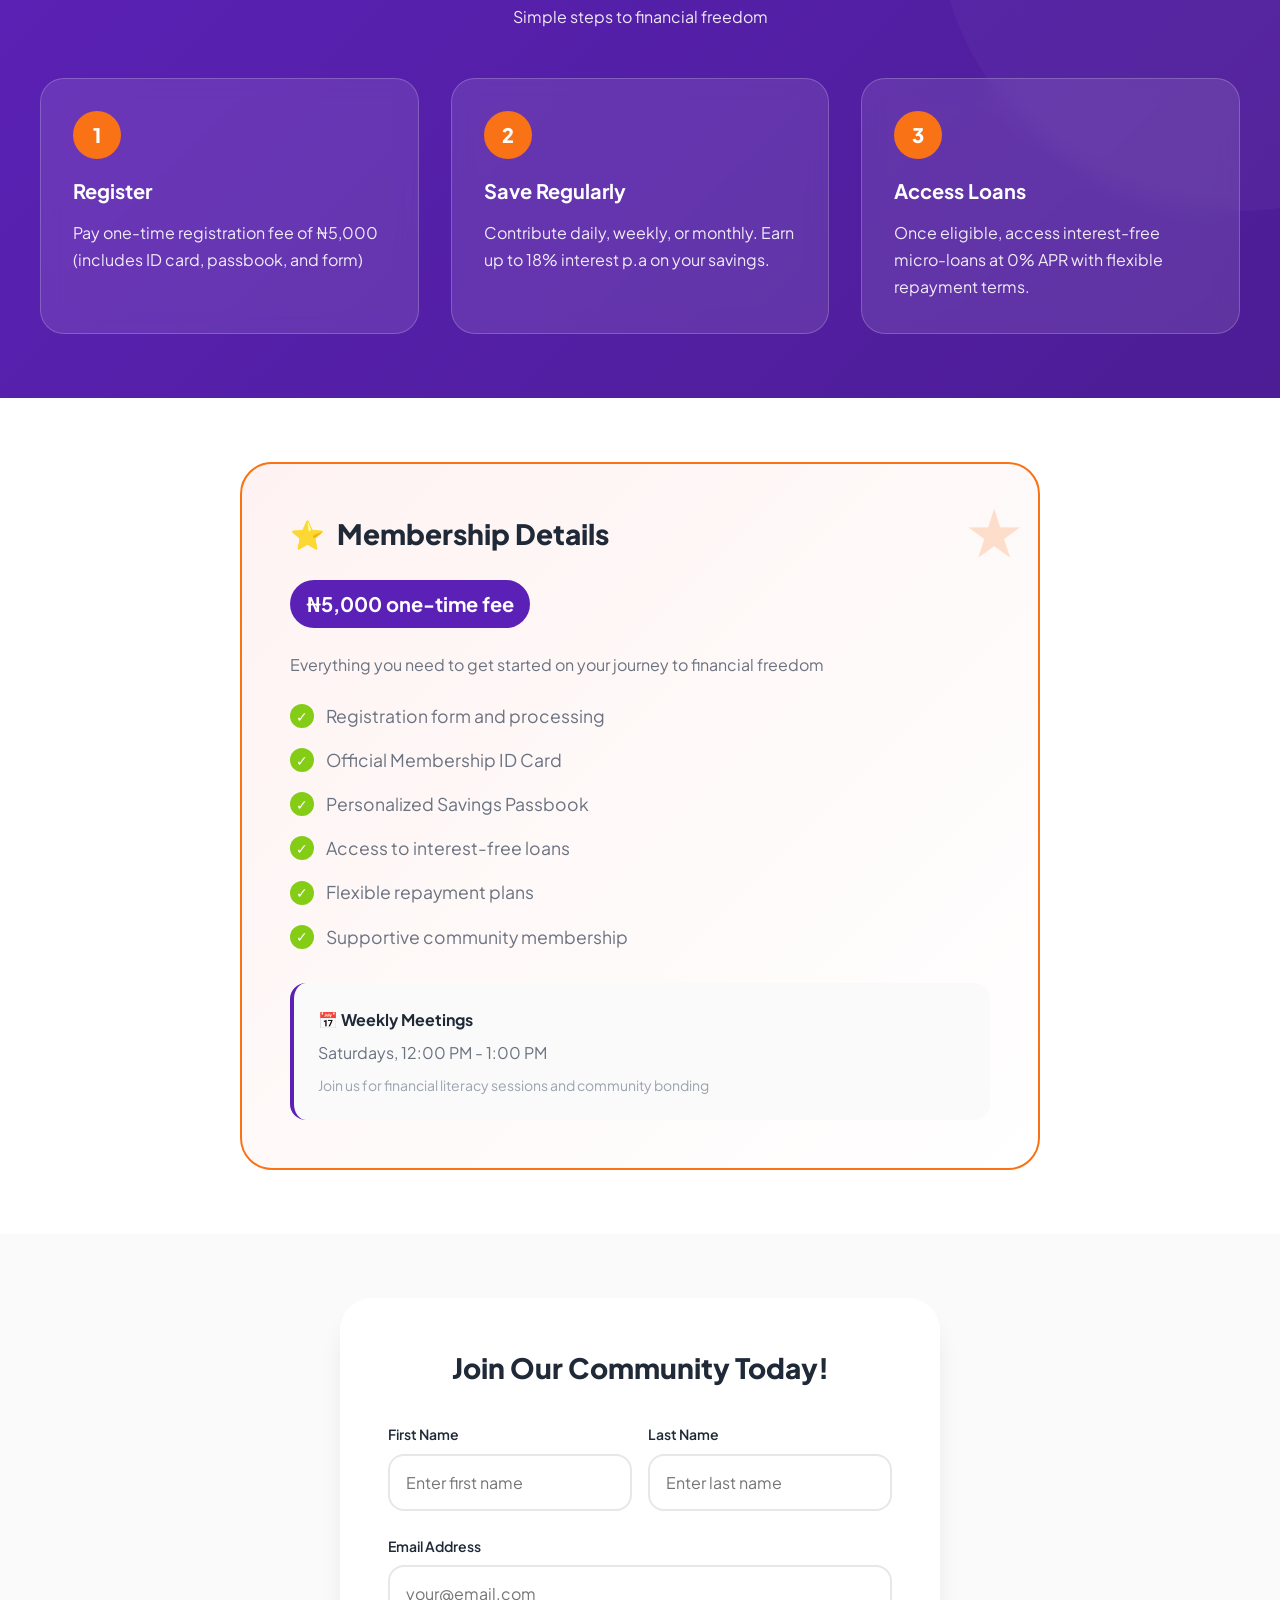
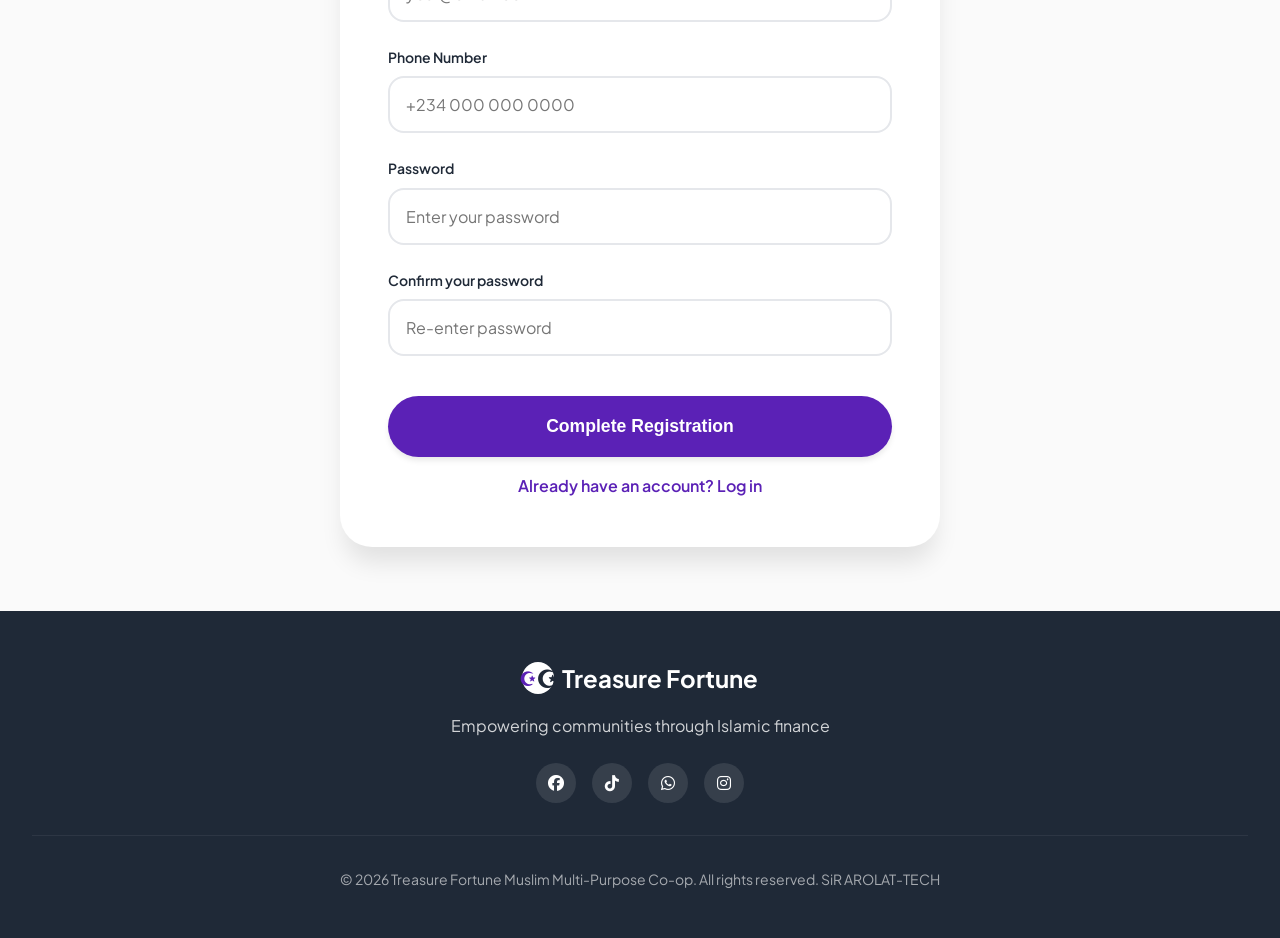
==== commit 46e286ee: "fix: update links in admin and login pages to point to index.html" ====
--- a/index.html
+++ b/index.html
@@ -3,487 +3,1185 @@
 <head>
     <meta charset="UTF-8">
     <meta name="viewport" content="width=device-width, initial-scale=1.0">
-    <title>Treasure Fortune - Dashboard</title>
-    <link rel="stylesheet" href="css/styles.css">
-    <link rel="stylesheet" href="https://cdnjs.cloudflare.com/ajax/libs/font-awesome/6.4.0/css/all.min.css">
+    <title>Treasure Fortune Muslim Multi-Purpose Co-op</title>
+    <link href="https://fonts.googleapis.com/css2?family=Plus+Jakarta+Sans:wght@400;500;600;700;800&display=swap" rel="stylesheet">
+        <link rel="stylesheet" href="https://cdnjs.cloudflare.com/ajax/libs/font-awesome/6.4.0/css/all.min.css">
+    <style>
+        * {
+            margin: 0;
+            padding: 0;
+            box-sizing: border-box;
+        }
+
+        :root {
+            --primary-purple: #5b21b6;
+            --primary-purple-dark: #4c1d95;
+            --primary-purple-light: #7c3aed;
+            --accent-orange: #f97316;
+            --accent-green: #84cc16;
+            --text-dark: #1f2937;
+            --text-gray: #6b7280;
+            --text-light: #9ca3af;
+            --bg-light: #fafafa;
+            --bg-cream: #fef3f2;
+            --white: #ffffff;
+            --shadow-sm: 0 1px 2px 0 rgba(0, 0, 0, 0.05);
+            --shadow-md: 0 4px 6px -1px rgba(0, 0, 0, 0.1);
+            --shadow-lg: 0 10px 15px -3px rgba(0, 0, 0, 0.1);
+            --shadow-xl: 0 20px 25px -5px rgba(0, 0, 0, 0.1);
+        }
+
+        body {
+            font-family: 'Plus Jakarta Sans', sans-serif;
+            background-color: var(--bg-light);
+            color: var(--text-dark);
+            line-height: 1.6;
+            overflow-x: hidden;
+        }
+
+        /* Navigation */
+        .navbar {
+            position: fixed;
+            top: 0;
+            left: 0;
+            right: 0;
+            background: var(--primary-purple);
+            padding: 1rem 2rem;
+            z-index: 1000;
+            display: flex;
+            justify-content: space-between;
+            align-items: center;
+            box-shadow: var(--shadow-lg);
+        }
+
+        .logo {
+            display: flex;
+            align-items: center;
+            gap: 0.5rem;
+            color: var(--white);
+            font-size: 1.5rem;
+            font-weight: 700;
+            text-decoration: none;
+            transition: transform 0.3s ease;
+        }
+
+        .logo:hover {
+            transform: scale(1.05);
+        }
+
+        .logo-icon {
+            width: 32px;
+            height: 32px;
+            background: var(--white);
+            border-radius: 50%;
+            display: flex;
+            align-items: center;
+            justify-content: center;
+            position: relative;
+        }
+
+        .logo-icon::before {
+            content: '☪';
+            color: var(--primary-purple);
+            font-size: 1.2rem;
+        }
+
+        .menu-toggle {
+            background: none;
+            border: none;
+            color: var(--white);
+            font-size: 1.5rem;
+            cursor: pointer;
+            padding: 0.5rem;
+            transition: transform 0.3s ease;
+        }
+
+        .menu-toggle:hover {
+            transform: rotate(90deg);
+        }
+
+        /* Mobile Menu */
+        .mobile-menu {
+            position: fixed;
+            top: 0;
+            right: -100%;
+            width: 80%;
+            max-width: 400px;
+            height: 100vh;
+            background: var(--white);
+            z-index: 1001;
+            padding: 2rem;
+            transition: right 0.4s cubic-bezier(0.4, 0, 0.2, 1);
+            box-shadow: -10px 0 30px rgba(0,0,0,0.1);
+        }
+
+        .mobile-menu.active {
+            right: 0;
+        }
+
+        .menu-header {
+            display: flex;
+            justify-content: space-between;
+            align-items: center;
+            margin-bottom: 2rem;
+        }
+
+        .menu-logo {
+            color: var(--primary-purple);
+            font-size: 1.5rem;
+            font-weight: 700;
+            display: flex;
+            align-items: center;
+            gap: 0.5rem;
+        }
+
+        .close-menu {
+            background: none;
+            border: none;
+            font-size: 1.5rem;
+            cursor: pointer;
+            color: var(--text-gray);
+            transition: transform 0.3s ease;
+        }
+
+        .close-menu:hover {
+            transform: rotate(90deg);
+        }
+
+        .menu-items {
+            list-style: none;
+        }
+
+        .menu-item {
+            margin-bottom: 1.5rem;
+        }
+
+        .menu-link {
+            display: flex;
+            justify-content: space-between;
+            align-items: center;
+            text-decoration: none;
+            color: var(--text-dark);
+            font-size: 1.1rem;
+            font-weight: 500;
+            padding: 0.75rem 0;
+            border-bottom: 1px solid #f3f4f6;
+            transition: all 0.3s ease;
+        }
+
+        .menu-link:hover {
+            color: var(--primary-purple);
+            padding-left: 1rem;
+        }
+
+        .menu-arrow {
+            color: var(--text-light);
+            transition: transform 0.3s ease;
+        }
+
+        .menu-link:hover .menu-arrow {
+            transform: translateX(5px);
+            color: var(--primary-purple);
+        }
+
+        .menu-cta {
+            margin-top: 2rem;
+            width: 100%;
+            padding: 1rem;
+            background: var(--primary-purple);
+            color: var(--white);
+            border: none;
+            border-radius: 9999px;
+            font-size: 1rem;
+            font-weight: 600;
+            cursor: pointer;
+            transition: all 0.3s ease;
+            box-shadow: var(--shadow-md);
+        }
+
+        .menu-cta:hover {
+            background: var(--primary-purple-dark);
+            transform: translateY(-2px);
+            box-shadow: var(--shadow-lg);
+        }
+
+        .overlay {
+            position: fixed;
+            top: 0;
+            left: 0;
+            right: 0;
+            bottom: 0;
+            background: rgba(0,0,0,0.5);
+            z-index: 1000;
+            opacity: 0;
+            visibility: hidden;
+            transition: all 0.3s ease;
+        }
+
+        .overlay.active {
+            opacity: 1;
+            visibility: visible;
+        }
+
+        /* Hero Section */
+        .hero {
+            background: var(--bg-cream);
+            padding: 8rem 2rem 4rem;
+            text-align: center;
+            position: relative;
+            overflow: hidden;
+        }
+
+        .hero-badge {
+            display: inline-block;
+            color: var(--accent-orange);
+            font-size: 0.875rem;
+            font-weight: 700;
+            letter-spacing: 0.1em;
+            text-transform: uppercase;
+            margin-bottom: 1rem;
+            animation: fadeInUp 0.6s ease;
+        }
+
+        .hero-title {
+            font-size: clamp(2rem, 5vw, 3.5rem);
+            font-weight: 800;
+            color: var(--text-dark);
+            line-height: 1.2;
+            margin-bottom: 1.5rem;
+            max-width: 800px;
+            margin-left: auto;
+            margin-right: auto;
+            animation: fadeInUp 0.6s ease 0.1s both;
+        }
+
+        .hero-subtitle {
+            font-size: 1.125rem;
+            color: var(--text-gray);
+            max-width: 600px;
+            margin: 0 auto 2rem;
+            animation: fadeInUp 0.6s ease 0.2s both;
+        }
+
+        .hero-cta {
+            display: inline-flex;
+            align-items: center;
+            gap: 0.5rem;
+            background: var(--accent-orange);
+            color: var(--white);
+            padding: 1rem 2rem;
+            border-radius: 9999px;
+            text-decoration: none;
+            font-weight: 600;
+            font-size: 1.1rem;
+            transition: all 0.3s ease;
+            box-shadow: 0 10px 20px rgba(249, 115, 22, 0.3);
+            position: relative;
+            overflow: hidden;
+            animation: fadeInUp 0.6s ease 0.3s both;
+        }
+
+        .hero-cta::before {
+            content: '';
+            position: absolute;
+            bottom: -10px;
+            left: 10px;
+            right: -10px;
+            height: 100%;
+            background: var(--accent-green);
+            border-radius: 9999px;
+            z-index: -1;
+            transition: all 0.3s ease;
+        }
+
+        .hero-cta:hover {
+            transform: translateY(-3px);
+            box-shadow: 0 15px 30px rgba(249, 115, 22, 0.4);
+        }
+
+        .hero-cta:hover::before {
+            transform: translateY(-5px);
+        }
+
+        .hero-phone {
+            margin-top: 3rem;
+            position: relative;
+            animation: float 6s ease-in-out infinite;
+        }
+
+        .phone-mockup {
+            background: var(--white);
+            border-radius: 2rem;
+            padding: 1.5rem;
+            box-shadow: var(--shadow-xl);
+            max-width: 320px;
+            margin: 0 auto;
+            border: 8px solid #1f2937;
+            position: relative;
+        }
+
+        .phone-notch {
+            position: absolute;
+            top: -8px;
+            left: 50%;
+            transform: translateX(-50%);
+            width: 120px;
+            height: 25px;
+            background: #1f2937;
+            border-radius: 0 0 1rem 1rem;
+        }
+
+        .phone-header {
+            text-align: center;
+            padding: 1rem 0;
+            border-bottom: 1px solid #f3f4f6;
+            margin-bottom: 1rem;
+        }
+
+        .phone-title {
+            font-size: 0.875rem;
+            color: var(--text-gray);
+            font-weight: 600;
+        }
+
+        .balance-label {
+            font-size: 0.75rem;
+            color: var(--text-light);
+            text-transform: uppercase;
+            letter-spacing: 0.05em;
+            margin-bottom: 0.5rem;
+        }
+
+        .balance-amount {
+            font-size: 2rem;
+            font-weight: 800;
+            color: var(--text-dark);
+            margin-bottom: 0.5rem;
+        }
+
+        .balance-change {
+            font-size: 0.875rem;
+            color: var(--accent-green);
+            font-weight: 600;
+        }
+
+        .phone-actions {
+            display: grid;
+            grid-template-columns: 1fr 1fr;
+            gap: 0.75rem;
+            margin-top: 1.5rem;
+        }
+
+        .phone-btn {
+            padding: 0.75rem;
+            border-radius: 0.75rem;
+            border: none;
+            font-weight: 600;
+            cursor: pointer;
+            transition: all 0.3s ease;
+        }
+
+        .phone-btn-primary {
+            background: var(--primary-purple);
+            color: var(--white);
+        }
+
+        .phone-btn-secondary {
+            background: #f3f4f6;
+            color: var(--primary-purple);
+        }
+
+        .phone-btn:hover {
+            transform: scale(1.05);
+        }
+
+        /* Features Section */
+        .features {
+            padding: 4rem 2rem;
+            background: var(--white);
+        }
+
+        .container {
+            max-width: 1200px;
+            margin: 0 auto;
+        }
+
+        .section-header {
+            text-align: center;
+            margin-bottom: 3rem;
+        }
+
+        .section-title {
+            font-size: 2rem;
+            font-weight: 800;
+            color: var(--text-dark);
+            margin-bottom: 1rem;
+        }
+
+        .features-grid {
+            display: grid;
+            grid-template-columns: repeat(auto-fit, minmax(300px, 1fr));
+            gap: 2rem;
+        }
+
+        .feature-card {
+            background: var(--bg-light);
+            padding: 2rem;
+            border-radius: 1.5rem;
+            transition: all 0.3s ease;
+            border: 2px solid transparent;
+        }
+
+        .feature-card:hover {
+            transform: translateY(-5px);
+            border-color: var(--primary-purple-light);
+            box-shadow: var(--shadow-lg);
+        }
+
+        .feature-icon {
+            width: 64px;
+            height: 64px;
+            background: linear-gradient(135deg, var(--primary-purple-light), var(--primary-purple));
+            border-radius: 1rem;
+            display: flex;
+            align-items: center;
+            justify-content: center;
+            margin-bottom: 1.5rem;
+            font-size: 1.5rem;
+            color: var(--white);
+            position: relative;
+            overflow: hidden;
+        }
+
+        .feature-icon::after {
+            content: '';
+            position: absolute;
+            top: -50%;
+            right: -50%;
+            width: 100%;
+            height: 100%;
+            background: rgba(255,255,255,0.2);
+            border-radius: 50%;
+        }
+
+        .feature-title {
+            font-size: 1.25rem;
+            font-weight: 700;
+            color: var(--text-dark);
+            margin-bottom: 0.75rem;
+        }
+
+        .feature-text {
+            color: var(--text-gray);
+            line-height: 1.7;
+        }
+
+        /* How It Works Section */
+        .how-it-works {
+            padding: 4rem 2rem;
+            background: linear-gradient(135deg, var(--primary-purple) 0%, var(--primary-purple-dark) 100%);
+            color: var(--white);
+            position: relative;
+            overflow: hidden;
+        }
+
+        .how-it-works::before {
+            content: '';
+            position: absolute;
+            top: -50%;
+            right: -20%;
+            width: 600px;
+            height: 600px;
+            background: rgba(255,255,255,0.03);
+            border-radius: 50%;
+        }
+
+        .how-it-works .section-title {
+            color: var(--white);
+        }
+
+        .steps {
+            display: grid;
+            grid-template-columns: repeat(auto-fit, minmax(250px, 1fr));
+            gap: 2rem;
+            margin-top: 3rem;
+        }
+
+        .step {
+            background: rgba(255,255,255,0.1);
+            backdrop-filter: blur(10px);
+            padding: 2rem;
+            border-radius: 1.5rem;
+            border: 1px solid rgba(255,255,255,0.2);
+            transition: all 0.3s ease;
+        }
+
+        .step:hover {
+            background: rgba(255,255,255,0.15);
+            transform: translateY(-5px);
+        }
+
+        .step-number {
+            width: 48px;
+            height: 48px;
+            background: var(--accent-orange);
+            border-radius: 50%;
+            display: flex;
+            align-items: center;
+            justify-content: center;
+            font-weight: 800;
+            font-size: 1.25rem;
+            margin-bottom: 1rem;
+        }
+
+        .step-title {
+            font-size: 1.25rem;
+            font-weight: 700;
+            margin-bottom: 0.75rem;
+        }
+
+        .step-text {
+            opacity: 0.9;
+            line-height: 1.7;
+        }
+
+        /* Membership Section */
+        .membership {
+            padding: 4rem 2rem;
+            background: var(--white);
+        }
+
+        .membership-card {
+            background: linear-gradient(135deg, #fef3f2 0%, #fff 100%);
+            border: 2px solid var(--accent-orange);
+            border-radius: 2rem;
+            padding: 3rem;
+            max-width: 800px;
+            margin: 0 auto;
+            position: relative;
+            overflow: hidden;
+        }
+
+        .membership-card::before {
+            content: '★';
+            position: absolute;
+            top: 1rem;
+            right: 1rem;
+            font-size: 4rem;
+            color: var(--accent-orange);
+            opacity: 0.2;
+        }
+
+        .membership-title {
+            font-size: 1.75rem;
+            font-weight: 800;
+            color: var(--text-dark);
+            margin-bottom: 1.5rem;
+            display: flex;
+            align-items: center;
+            gap: 0.75rem;
+        }
+
+        .membership-price {
+            display: inline-block;
+            background: var(--primary-purple);
+            color: var(--white);
+            padding: 0.5rem 1rem;
+            border-radius: 9999px;
+            font-weight: 700;
+            font-size: 1.25rem;
+            margin-bottom: 1.5rem;
+        }
+
+        .benefits-list {
+            list-style: none;
+            margin-bottom: 2rem;
+        }
+
+        .benefit-item {
+            display: flex;
+            align-items: center;
+            gap: 0.75rem;
+            margin-bottom: 1rem;
+            color: var(--text-gray);
+            font-size: 1.1rem;
+        }
+
+        .benefit-check {
+            width: 24px;
+            height: 24px;
+            background: var(--accent-green);
+            border-radius: 50%;
+            display: flex;
+            align-items: center;
+            justify-content: center;
+            color: var(--white);
+            font-size: 0.875rem;
+            flex-shrink: 0;
+        }
+
+        .meeting-info {
+            background: var(--bg-light);
+            padding: 1.5rem;
+            border-radius: 1rem;
+            margin-top: 1.5rem;
+            border-left: 4px solid var(--primary-purple);
+        }
+
+        .meeting-title {
+            font-weight: 700;
+            color: var(--text-dark);
+            margin-bottom: 0.5rem;
+        }
+
+        /* Registration Form */
+        .registration {
+            padding: 4rem 2rem;
+            background: var(--bg-light);
+        }
+
+        .form-container {
+            max-width: 600px;
+            margin: 0 auto;
+            background: var(--white);
+            padding: 3rem;
+            border-radius: 2rem;
+            box-shadow: var(--shadow-xl);
+        }
+
+        .form-title {
+            font-size: 1.75rem;
+            font-weight: 800;
+            text-align: center;
+            margin-bottom: 2rem;
+            color: var(--text-dark);
+        }
+
+        .form-group {
+            margin-bottom: 1.5rem;
+        }
+
+        .form-label {
+            display: block;
+            margin-bottom: 0.5rem;
+            font-weight: 600;
+            color: var(--text-dark);
+            font-size: 0.875rem;
+        }
+
+        .form-input {
+            width: 100%;
+            padding: 1rem;
+            border: 2px solid #e5e7eb;
+            border-radius: 1rem;
+            font-family: inherit;
+            font-size: 1rem;
+            transition: all 0.3s ease;
+        }
+
+        .form-input:focus {
+            outline: none;
+            border-color: var(--primary-purple);
+            box-shadow: 0 0 0 3px rgba(91, 33, 182, 0.1);
+        }
+
+        .form-row {
+            display: grid;
+            grid-template-columns: 1fr 1fr;
+            gap: 1rem;
+        }
+
+        .submit-btn {
+            width: 100%;
+            padding: 1.25rem;
+            background: var(--primary-purple);
+            color: var(--white);
+            border: none;
+            border-radius: 9999px;
+            font-size: 1.1rem;
+            font-weight: 700;
+            cursor: pointer;
+            transition: all 0.3s ease;
+            margin-top: 1rem;
+            box-shadow: var(--shadow-md);
+        }
+        .submit-btn a {
+            color: var(--white);
+            text-decoration: none;
+        }
+
+        .submit-btn:hover {
+            background: var(--primary-purple-dark);
+            transform: translateY(-2px);
+            box-shadow: var(--shadow-lg);
+        }
+        .log-btn {
+            display: block;
+            text-align: center;
+            margin-top: 1rem;
+            color: var(--primary-purple);
+            font-weight: 600;
+            text-decoration: none;
+            transition: all 0.3s ease;
+        }
+
+        /* Footer */
+        .footer {
+            background: var(--text-dark);
+            color: var(--white);
+            padding: 3rem 2rem;
+            text-align: center;
+        }
+
+        .footer-logo {
+            font-size: 1.5rem;
+            font-weight: 700;
+            margin-bottom: 1rem;
+            display: flex;
+            align-items: center;
+            justify-content: center;
+            gap: 0.5rem;
+        }
+
+        .footer-text {
+            opacity: 0.8;
+            margin-bottom: 1.5rem;
+        }
+
+        .social-links {
+            display: flex;
+            justify-content: center;
+            gap: 1rem;
+            margin-bottom: 2rem;
+        }
+
+        .social-link {
+            width: 40px;
+            height: 40px;
+            background: rgba(255,255,255,0.1);
+            border-radius: 50%;
+            display: flex;
+            align-items: center;
+            justify-content: center;
+            color: var(--white);
+            text-decoration: none;
+            transition: all 0.3s ease;
+        }
+
+        .social-link:hover {
+            background: var(--primary-purple);
+            transform: translateY(-3px);
+        }
+
+        .footer-bottom {
+            border-top: 1px solid rgba(255,255,255,0.1);
+            padding-top: 2rem;
+            font-size: 0.875rem;
+            opacity: 0.6;
+        }
+
+        /* Animations */
+        @keyframes fadeInUp {
+            from {
+                opacity: 0;
+                transform: translateY(30px);
+            }
+            to {
+                opacity: 1;
+                transform: translateY(0);
+            }
+        }
+
+        @keyframes float {
+            0%, 100% {
+                transform: translateY(0);
+            }
+            50% {
+                transform: translateY(-20px);
+            }
+        }
+
+        /* Responsive */
+        @media (max-width: 768px) {
+            .navbar {
+                padding: 1rem;
+            }
+
+            .hero {
+                padding: 7rem 1.5rem 3rem;
+            }
+
+            .form-row {
+                grid-template-columns: 1fr;
+            }
+
+            .membership-card {
+                padding: 2rem 1.5rem;
+            }
+
+            .form-container {
+                padding: 2rem 1.5rem;
+            }
+
+            .phone-mockup {
+                max-width: 280px;
+            }
+        }
+
+        /* Scroll animations */
+        .scroll-reveal {
+            opacity: 0;
+            transform: translateY(30px);
+            transition: all 0.6s ease;
+        }
+
+        .scroll-reveal.active {
+            opacity: 1;
+            transform: translateY(0);
+        }
+    </style>
 </head>
 <body>
-    <!-- Top Navbar -->
+    <!-- Navigation -->
     <nav class="navbar">
-        <div class="navbar-left">
-            <button class="menu-toggle" id="menuToggle">
-                <i class="fas fa-bars"></i>
-            </button>
-            <div class="logo">
-                <i class="fas fa-gem"></i>
+        <a href="#" class="logo">
+            <div class="logo-icon"></div>
+            <span>Treasure Fortune</span>
+        </a>
+        <button class="menu-toggle" onclick="toggleMenu()">☰</button>
+    </nav>
+
+    <!-- Mobile Menu -->
+    <div class="overlay" onclick="toggleMenu()"></div>
+    <div class="mobile-menu" id="mobileMenu">
+        <div class="menu-header">
+            <div class="menu-logo">
+                <div class="logo-icon" style="background: var(--primary-purple); color: white;">☪</div>
                 <span>Treasure Fortune</span>
             </div>
+            <button class="close-menu" onclick="toggleMenu()">✕</button>
         </div>
-        <div class="navbar-right">
-            <button class="theme-toggle" id="themeToggle">
-                <i class="fas fa-moon"></i>
-            </button>
-            <div class="notification-icon" id="notificationIcon">
-                <i class="fas fa-bell"></i>
-                <span class="badge" id="notificationBadge">0</span>
-            </div>
-            <div class="user-profile" id="userProfile">
-                <img id="userAvatar" src="https://ui-avatars.com/api/?name=User&background=7c3aed&color=fff" alt="User Avatar">
-                <span class="user-name" id="displayUserName">User</span>
-                <i class="fas fa-chevron-down"></i>
-            </div>
-            <div class="profile-dropdown" id="profileDropdown">
-                <a href="#" data-page="profile"><i class="fas fa-user"></i> My Profile</a>
-                <a href="#" data-page="settings"><i class="fas fa-cog"></i> Settings</a>
-                <a href="#" id="logoutBtn"><i class="fas fa-sign-out-alt"></i> Logout</a>
+        <ul class="menu-items">
+            <li class="menu-item">
+                <a href="#features" class="menu-link" onclick="toggleMenu()">
+                    Products
+                    <span class="menu-arrow">›</span>
+                </a>
+            </li>
+            <li class="menu-item">
+                <a href="#how-it-works" class="menu-link" onclick="toggleMenu()">
+                    How It Works
+                    <span class="menu-arrow">›</span>
+                </a>
+            </li>
+            <li class="menu-item">
+                <a href="#membership" class="menu-link" onclick="toggleMenu()">
+                    Membership
+                    <span class="menu-arrow">›</span>
+                </a>
+            </li>
+            <li class="menu-item">
+                <a href="#faq" class="menu-link" onclick="toggleMenu()">
+                    FAQs
+                    <span class="menu-arrow">›</span>
+                </a>
+            </li>
+        </ul>
+        <a href="signup.html" class="menu-cta">Get Started</a>
+    </div>
+
+    <!-- Hero Section -->
+    <section class="hero">
+        <span class="hero-badge">Sharia-Compliant Finance</span>
+        <h1 class="hero-title">Interest-Free Loans, Peace of Mind 😊</h1>
+        <p class="hero-subtitle">Empowering Our Members, Guided by Islamic Principles. Save and earn while building credibility for interest-free financing.</p>
+        <a href="signup.html" class="hero-cta">
+            Create a free account
+            <span>→</span>
+        </a>
+
+        <!-- Phone Mockup -->
+        <div class="hero-phone">
+            <div class="phone-mockup">
+                <div class="phone-notch"></div>
+                <div class="phone-header">
+                    <div class="phone-title">Basic Thrift Box 1</div>
+                </div>
+                <div style="text-align: center;">
+                    <div class="balance-label">Thrift Balance</div>
+                    <div class="balance-amount">₦5,000.00</div>
+                    <div class="balance-change">+ ₦0.00 ~ 0.00%</div>
+                </div>
+                <div class="phone-actions">
+                    <button class="phone-btn phone-btn-primary">Contribute</button>
+                    <button class="phone-btn phone-btn-secondary">Withdraw</button>
+                </div>
             </div>
         </div>
-    </nav>
-
-    <!-- Sidebar -->
-    <aside class="sidebar" id="sidebar">
-        <nav class="sidebar-nav">
-            <a href="#" class="nav-item active" data-page="dashboard">
-                <i class="fas fa-home"></i>
-                <span>Dashboard</span>
-            </a>
-            <a href="#" class="nav-item" data-page="loans">
-                <i class="fas fa-hand-holding-usd"></i>
-                <span>My Loans</span>
-            </a>
-            <a href="#" class="nav-item" data-page="savings">
-                <i class="fas fa-piggy-bank"></i>
-                <span>Savings</span>
-            </a>
-            <a href="#" class="nav-item" data-page="transactions">
-                <i class="fas fa-history"></i>
-                <span>Transactions</span>
-            </a>
-            <a href="#" class="nav-item" data-page="notifications">
-                <i class="fas fa-bell"></i>
-                <span>Notifications</span>
-            </a>
-            <a href="#" class="nav-item" data-page="settings">
-                <i class="fas fa-user-cog"></i>
-                <span>Settings</span>
-            </a>
-            <a href="#" class="nav-item logout" id="sidebarLogout">
-                <i class="fas fa-sign-out-alt"></i>
-                <span>Logout</span>
-            </a>
-        </nav>
-    </aside>
-
-    <!-- Main Content -->
-    <main class="main-content" id="mainContent">
-        <!-- Dashboard Page -->
-        <section id="dashboardPage" class="page active">
-            <div class="welcome-section">
-                <h1 class="greeting">Welcome back, <span id="userName">User</span></h1>
-                <p class="motivational-text">Here's your financial overview</p>
+    </section>
+
+    <!-- Features Section -->
+    <section class="features" id="features">
+        <div class="container">
+            <div class="section-header scroll-reveal">
+                <h2 class="section-title">Why Choose Treasure Fortune?</h2>
+                <p style="color: var(--text-gray);">Islamic finance solutions for modern needs</p>
             </div>
-
-            <div class="summary-cards">
-                <div class="card summary-card">
-                    <div class="card-icon savings">
-                        <i class="fas fa-wallet"></i>
-                    </div>
-                    <div class="card-content">
-                        <p class="card-label">Total Savings</p>
-                        <h2 class="card-value" id="totalSavings">₦0</h2>
-                    </div>
+            <div class="features-grid">
+                <div class="feature-card scroll-reveal">
+                    <div class="feature-icon">🕌</div>
+                    <h3 class="feature-title">Sharia-Compliant</h3>
+                    <p class="feature-text">All our operations adhere strictly to Islamic principles. No interest (Riba), no hidden fees, complete transparency in all transactions.</p>
                 </div>
-
-                <div class="card summary-card">
-                    <div class="card-icon loan">
-                        <i class="fas fa-hand-holding-usd"></i>
-                    </div>
-                    <div class="card-content">
-                        <p class="card-label">Active Loan</p>
-                        <h2 class="card-value" id="activeLoan">₦0</h2>
-                    </div>
+                <div class="feature-card scroll-reveal">
+                    <div class="feature-icon">💰</div>
+                    <h3 class="feature-title">Save Money</h3>
+                    <p class="feature-text">With thrift contributions, easily save your money on schedule based on your chosen plan. Automate your savings and watch your wealth grow.</p>
                 </div>
-
-                <div class="card summary-card">
-                    <div class="card-icon remaining">
-                        <i class="fas fa-chart-line"></i>
-                    </div>
-                    <div class="card-content">
-                        <p class="card-label">Remaining Balance</p>
-                        <h2 class="card-value" id="remainingLoan">₦0</h2>
-                    </div>
-                </div>
-
-                <div class="card summary-card">
-                    <div class="card-icon payment">
-                        <i class="fas fa-calendar-check"></i>
-                    </div>
-                    <div class="card-content">
-                        <p class="card-label">Next Payment</p>
-                        <h2 class="card-value date" id="nextPayment">-</h2>
-                    </div>
+                <div class="feature-card scroll-reveal">
+                    <div class="feature-icon">🤝</div>
+                    <h3 class="feature-title">Community Support</h3>
+                    <p class="feature-text">Join a supportive community of like-minded individuals. Weekly meetings every Saturday to share knowledge and strengthen bonds.</p>
                 </div>
             </div>
-
-            <div class="action-section">
-                <div class="card action-card">
-                    <h3>Quick Actions</h3>
-                    <div class="action-buttons">
-                        <button class="btn btn-primary" id="makePaymentBtn">
-                            <i class="fas fa-money-bill-wave"></i> Make Payment
-                        </button>
-                        <button class="btn btn-success" id="addSavingsBtn">
-                            <i class="fas fa-plus-circle"></i> Add Savings
-                        </button>
-                    </div>
+        </div>
+    </section>
+
+    <!-- How It Works -->
+    <section class="how-it-works" id="how-it-works">
+        <div class="container">
+            <div class="section-header scroll-reveal">
+                <h2 class="section-title">How It Works</h2>
+                <p style="opacity: 0.9;">Simple steps to financial freedom</p>
+            </div>
+            <div class="steps">
+                <div class="step scroll-reveal">
+                    <div class="step-number">1</div>
+                    <h3 class="step-title">Register</h3>
+                    <p class="step-text">Pay one-time registration fee of ₦5,000 (includes ID card, passbook, and form)</p>
                 </div>
-
-                <div class="card progress-card">
-                    <h3>Loan Repayment Progress</h3>
-                    <div class="progress-info">
-                        <span id="progressPercent">0% Complete</span>
-                        <span id="progressPaid">₦0 paid</span>
-                    </div>
-                    <div class="progress-bar">
-                        <div class="progress-fill" id="progressFill" style="width: 0%"></div>
-                    </div>
-                    <p class="progress-note" id="progressRemaining">₦0 remaining</p>
+                <div class="step scroll-reveal">
+                    <div class="step-number">2</div>
+                    <h3 class="step-title">Save Regularly</h3>
+                    <p class="step-text">Contribute daily, weekly, or monthly. Earn up to 18% interest p.a on your savings.</p>
+                </div>
+                <div class="step scroll-reveal">
+                    <div class="step-number">3</div>
+                    <h3 class="step-title">Access Loans</h3>
+                    <p class="step-text">Once eligible, access interest-free micro-loans at 0% APR with flexible repayment terms.</p>
                 </div>
             </div>
-
-            <div class="transactions-section">
-                <div class="card">
-                    <div class="card-header">
-                        <h3>Recent Transactions</h3>
-                        <a href="#" class="view-all" data-page="transactions">View All</a>
-                    </div>
-                    <div class="transactions-list" id="recentTransactionsList">
-                        <div class="empty-state-small">No transactions yet</div>
-                    </div>
+        </div>
+    </section>
+
+    <!-- Membership Section -->
+    <section class="membership" id="membership">
+        <div class="container">
+            <div class="membership-card scroll-reveal">
+                <h2 class="membership-title">
+                    <span>⭐</span>
+                    Membership Details
+                </h2>
+                <span class="membership-price">₦5,000 one-time fee</span>
+                <p style="color: var(--text-gray); margin-bottom: 1.5rem;">Everything you need to get started on your journey to financial freedom</p>
+                
+                <ul class="benefits-list">
+                    <li class="benefit-item">
+                        <span class="benefit-check">✓</span>
+                        <span>Registration form and processing</span>
+                    </li>
+                    <li class="benefit-item">
+                        <span class="benefit-check">✓</span>
+                        <span>Official Membership ID Card</span>
+                    </li>
+                    <li class="benefit-item">
+                        <span class="benefit-check">✓</span>
+                        <span>Personalized Savings Passbook</span>
+                    </li>
+                    <li class="benefit-item">
+                        <span class="benefit-check">✓</span>
+                        <span>Access to interest-free loans</span>
+                    </li>
+                    <li class="benefit-item">
+                        <span class="benefit-check">✓</span>
+                        <span>Flexible repayment plans</span>
+                    </li>
+                    <li class="benefit-item">
+                        <span class="benefit-check">✓</span>
+                        <span>Supportive community membership</span>
+                    </li>
+                </ul>
+
+                <div class="meeting-info">
+                    <div class="meeting-title">📅 Weekly Meetings</div>
+                    <p style="color: var(--text-gray);">Saturdays, 12:00 PM - 1:00 PM</p>
+                    <p style="color: var(--text-light); font-size: 0.875rem; margin-top: 0.5rem;">Join us for financial literacy sessions and community bonding</p>
                 </div>
             </div>
-        </section>
-
-        <!-- My Loans Page -->
-        <section id="loansPage" class="page">
-            <div class="page-header">
-                <h1>My Loans</h1>
-                <p>Manage your loan and repayments</p>
-            </div>
-
-            <!-- No Loan State -->
-            <div class="loan-details-section" id="noLoanState">
-                <div class="card">
-                    <div class="no-loan-message">
-                        <i class="fas fa-hand-holding-usd" style="font-size: 48px; color: var(--primary-color); margin-bottom: 16px;"></i>
-                        <p>You currently have no active loan</p>
-                    </div>
-                    <button class="btn btn-primary" id="borrowLoanBtn">
-                        <i class="fas fa-plus-circle"></i> Borrow Loan
-                    </button>
-                </div>
-            </div>
-
-            <!-- Active Loan State -->
-            <div class="loan-details-section" id="activeLoanState" style="display: none;">
-                <div class="card">
-                    <h3>Loan Details</h3>
-                    <div class="detail-grid">
-                        <div class="detail-item">
-                            <span class="label">Loan Amount</span>
-                            <span class="value" id="loanAmount">₦0</span>
+        </div>
+    </section>
+
+    <!-- Registration Form -->
+    <section class="registration" id="registration">
+        <div class="container">
+            <div class="form-container scroll-reveal">
+                <h2 class="form-title">Join Our Community Today!</h2>
+                <form id="registrationForm" onsubmit="handleSubmit(event)">
+                    <div class="form-row">
+                        <div class="form-group">
+                            <label class="form-label">First Name</label>
+                            <input type="text" class="form-input" placeholder="Enter first name" required>
                         </div>
-                        <div class="detail-item">
-                            <span class="label">Remaining Balance</span>
-                            <span class="value highlight" id="loanRemaining">₦0</span>
-                        </div>
-                        <div class="detail-item">
-                            <span class="label">Amount Paid</span>
-                            <span class="value" id="loanPaid">₦0</span>
-                        </div>
-                        <div class="detail-item">
-                            <span class="label">Progress</span>
-                            <span class="value" id="loanProgress">0%</span>
+                        <div class="form-group">
+                            <label class="form-label">Last Name</label>
+                            <input type="text" class="form-input" placeholder="Enter last name" required>
                         </div>
                     </div>
-                    <button class="btn btn-primary" id="makeRepaymentBtn">
-                        <i class="fas fa-money-bill-wave"></i> Make Repayment
-                    </button>
-                </div>
-            </div>
-        </section>
-
-        <!-- Loan Completion Success Overlay -->
-        <div class="loan-success-overlay" id="loanSuccessOverlay">
-            <div class="loan-success-content">
-                <div class="success-checkmark">
-                    <svg viewBox="0 0 52 52">
-                        <circle class="checkmark-circle" cx="26" cy="26" r="25" fill="none"/>
-                        <path class="checkmark-check" fill="none" d="M14.1 27.2l7.1 7.2 16.7-16.8"/>
-                    </svg>
-                </div>
-                <h2>Loan Repaid!</h2>
-                <p>🎉 Congratulations!</p>
-                <p>You have fully repaid your loan.</p>
+                    <div class="form-group">
+                        <label class="form-label">Email Address</label>
+                        <input type="email" class="form-input" placeholder="your@email.com" required>
+                    </div>
+                    <div class="form-group">
+                        <label class="form-label">Phone Number</label>
+                        <input type="tel" class="form-input" placeholder="+234 000 000 0000" required>
+                    </div>
+                    <div class="form-group">
+                        <label class="form-label">Password</label>
+                        <input type="password" class="form-input" placeholder="Enter your password" required>
+                    </div>
+                    <div class="form-group">
+                        <label class="form-label">Confirm your password</label>
+                        <input type="password" class="form-input" placeholder="Re-enter password" required>
+                    </div>
+
+
+                    <!-- <div class="form-group">
+                        <label class="form-label">Occupation</label>
+                        <input type="text" class="form-input" placeholder="Enter your occupation" required>
+                    </div> -->
+                    <!-- <div class="form-group">
+                        <label class="form-label">Preferred Contribution Plan</label>
+                        <select class="form-input" required>
+                            <option value="">Select a plan</option>
+                            <option value="daily">Daily Contribution</option>
+                            <option value="weekly">Weekly Contribution</option>
+                            <option value="monthly">Monthly Contribution</option>
+                        </select>
+                    </div> -->
+                    <button type="submit" class="submit-btn" > <a href="./pay.html">Complete Registration</a> </button>
+                    <a class="log-btn" href="./login.html">Already have an account? Log in</a>
+                </form>
             </div>
         </div>
-
-        <!-- Savings Page -->
-        <section id="savingsPage" class="page">
-            <div class="page-header">
-                <h1>Savings</h1>
-                <p>Grow your wealth with consistent savings</p>
-            </div>
-
-            <div class="savings-overview">
-                <div class="card">
-                    <h3>Savings Balance</h3>
-                    <div class="balance-display">
-                        <h2 id="savingsBalance">₦0</h2>
-                    </div>
-                    <div class="savings-form">
-                        <input type="number" id="savingsInput" placeholder="Enter amount" min="100">
-                        <button class="btn btn-success" id="addSavingsSubmit">
-                            <i class="fas fa-plus-circle"></i> Add Savings
-                        </button>
-                    </div>
-                </div>
-            </div>
-        </section>
-
-        <!-- Transactions Page -->
-        <section id="transactionsPage" class="page">
-            <div class="page-header">
-                <h1>Transaction History</h1>
-                <p>View all your financial activities</p>
-            </div>
-
-            <div class="card">
-                <div class="transactions-list" id="allTransactionsList">
-                    <div class="empty-state-small">No transactions yet</div>
-                </div>
-            </div>
-        </section>
-
-        <!-- Notifications Page -->
-        <section id="notificationsPage" class="page">
-            <div class="page-header">
-                <h1>Notifications</h1>
-                <p>Stay updated with your account activities</p>
-            </div>
-
-            <div class="card">
-                <div class="notifications-list" id="notificationsList">
-                    <div class="empty-state-small">No notifications</div>
-                </div>
-            </div>
-        </section>
-
-        <!-- Settings Page -->
-        <section id="settingsPage" class="page">
-            <div class="page-header">
-                <h1>Profile Settings</h1>
-                <p>Manage your account information</p>
-            </div>
-
-            <div class="card">
-                <h3>Personal Information</h3>
-                <div class="settings-form">
-                    <div class="form-group">
-                        <label>Full Name</label>
-                        <input type="text" id="settingsName" placeholder="Enter your name">
-                    </div>
-                    <div class="form-group">
-                        <label>Email Address</label>
-                        <input type="email" id="settingsEmail" placeholder="Enter your email">
-                    </div>
-                    <button class="btn btn-success" id="saveSettingsBtn">
-                        <i class="fas fa-save"></i> Save Changes
-                    </button>
-                </div>
-            </div>
-        </section>
-
-        <!-- My Profile Page -->
-        <section id="profilePage" class="page">
-            <div class="page-header">
-                <h1>My Profile</h1>
-                <p>View and manage your account</p>
-            </div>
-
-            <div class="profile-section">
-                <div class="card profile-card">
-                    <div class="profile-header">
-                        <img id="profileAvatar" src="" alt="Profile Picture" class="profile-avatar">
-                        <div class="profile-info">
-                            <h2 id="profileName">User Name</h2>
-                            <p id="profileEmail">user@email.com</p>
-                        </div>
-                    </div>
-                    <div class="profile-stats">
-                        <div class="stat-box">
-                            <span class="stat-label">Total Savings</span>
-                            <span class="stat-value" id="profileSavings">₦0</span>
-                        </div>
-                        <div class="stat-box">
-                            <span class="stat-label">Active Loans</span>
-                            <span class="stat-value" id="profileLoans">₦0</span>
-                        </div>
-                        <div class="stat-box">
-                            <span class="stat-label">Transactions</span>
-                            <span class="stat-value" id="profileTransactions">0</span>
-                        </div>
-                    </div>
-                </div>
-            </div>
-        </section>
-    </main>
-
-    <!-- Modal for Payment/Savings -->
-    <div class="modal" id="actionModal">
-        <div class="modal-content">
-            <div class="modal-header">
-                <h3 id="modalTitle">Action</h3>
-                <button class="modal-close" id="modalClose">&times;</button>
-            </div>
-            <div class="modal-body">
-                <div class="form-group">
-                    <label id="modalLabel">Enter Amount</label>
-                    <input type="number" id="modalInput" placeholder="Enter amount" min="100">
-                </div>
-            </div>
-            <div class="modal-footer">
-                <button class="btn btn-outline" id="modalCancel">Cancel</button>
-                <button class="btn btn-primary" id="modalSubmit">Submit</button>
-            </div>
+    </section>
+
+    <!-- Footer -->
+    <footer class="footer">
+        <div class="footer-logo">
+            <div class="logo-icon" style="background: white; color: var(--text-dark);">☪</div>
+            <span>Treasure Fortune</span>
         </div>
-    </div>
-
-    <!-- Bank Transfer Modal (Shared for Payment & Savings) -->
-    <div class="modal" id="bankTransferModal">
-        <div class="modal-content payment-modal-content">
-            <div class="modal-header">
-                <h3 id="bankTransferTitle">Bank Transfer</h3>
-                <button class="modal-close" id="bankTransferModalClose">&times;</button>
-            </div>
-            <div class="modal-body">
-                <div class="bank-details">
-                    <h4>Bank Transfer Details</h4>
-                    <div class="bank-info">
-                        <div class="info-row">
-                            <span class="info-label">Bank Name</span>
-                            <span class="info-value">Opay / PalmPay / Access Bank</span>
-                        </div>
-                        <div class="info-row">
-                            <span class="info-label">Account Name</span>
-                            <span class="info-value">Treasure Fortune Co-op</span>
-                        </div>
-                        <div class="info-row">
-                            <span class="info-label">Account Number</span>
-                            <span class="info-value account-number">1234567890</span>
-                            <button class="copy-btn" id="copyAccountBtn">
-                                <i class="fas fa-copy"></i> Copy
-                            </button>
-                        </div>
-                    </div>
-                </div>
+        <p class="footer-text">Empowering communities through Islamic finance</p>
+        <div class="social-links">
+            <a href="#" class="social-link"><i class="fab fab fab fa-facebook"></i></a>
+            <a href="#" class="social-link"><i class="fab fab fa-tiktok"></i></a>
+            <a href="#" class="social-link"><i class="fab fab fa-whatsapp"></i></a>
+            <a href="#" class="social-link"><i class="fab fab fa-instagram"></i></a>
+        </div>
+        <div class="footer-bottom">
+            <p>&copy; 2026 Treasure Fortune Muslim Multi-Purpose Co-op. All rights reserved. SiR AROLAT-TECH</p>
+        </div>
+    </footer>
+
+    <script>
+        // Mobile Menu Toggle
+        function toggleMenu() {
+            const menu = document.getElementById('mobileMenu');
+            const overlay = document.querySelector('.overlay');
+            menu.classList.toggle('active');
+            overlay.classList.toggle('active');
+            document.body.style.overflow = menu.classList.contains('active') ? 'hidden' : '';
+        }
+
+        // Smooth Scroll
+        function scrollToSection(id) {
+            const element = document.getElementById(id);
+            if (element) {
+                element.scrollIntoView({ behavior: 'smooth' });
+                toggleMenu();
+            }
+        }
+
+        // Form Submission
+        // function handleSubmit(e) {
+        //     e.preventDefault();
+        //     const btn = e.target.querySelector('.submit-btn');
+        //     const originalText = btn.textContent;
+            
+        //     btn.textContent = 'Processing...';
+        //     btn.disabled = true;
+            
+        //     setTimeout(() => {
+        //         btn.textContent = '✓ Registration Successful!';
+        //         btn.style.background = 'var(--accent-green)';
                 
-                <div class="form-group" id="amountFormGroup">
-                    <label id="amountFormLabel">Enter Amount</label>
-                    <input type="number" id="transferAmountInput" placeholder="Enter amount" min="100">
-                </div>
-                
-                <p class="instruction-text" id="transferInstruction">
-                    Transfer this amount to the account above, then confirm below.
-                </p>
-            </div>
-            <div class="modal-footer">
-                <button class="btn btn-outline" id="bankTransferCancel">Cancel</button>
-                <button class="btn btn-primary" id="confirmTransferBtn">I Have Made Payment</button>
-            </div>
-        </div>
-    </div>
-
-    <!-- Simple Payment Modal -->
-    <div class="modal" id="simplePaymentModal">
-        <div class="modal-content">
-            <div class="modal-header">
-                <h3>Make Loan Repayment</h3>
-                <button class="modal-close" id="closeSimplePayment">&times;</button>
-            </div>
-            <div class="modal-body">
-                <div class="payment-summary">
-                    <div class="summary-row">
-                        <span>Loan Balance</span>
-                        <span id="modalLoanBalance">₦0</span>
-                    </div>
-                    <div class="summary-row">
-                        <span>Amount Paid</span>
-                        <span id="modalLoanPaid">₦0</span>
-                    </div>
-                </div>
-                <div class="form-group">
-                    <label>Enter Payment Amount</label>
-                    <input type="number" id="simplePaymentAmount" placeholder="Enter amount" min="100">
-                </div>
-                <div class="quick-amounts">
-                    <button class="quick-amount-btn" data-amount="5000">₦5,000</button>
-                    <button class="quick-amount-btn" data-amount="10000">₦10,000</button>
-                    <button class="quick-amount-btn" data-amount="25000">₦25,000</button>
-                    <button class="quick-amount-btn" data-amount="50000">₦50,000</button>
-                </div>
-            </div>
-            <div class="modal-footer">
-                <button class="btn btn-outline" id="cancelSimplePayment">Cancel</button>
-                <button class="btn btn-primary" id="confirmSimplePayment">Pay Now</button>
-            </div>
-        </div>
-    </div>
-
-    <!-- Borrow Loan Modal -->
-    <div class="modal" id="borrowLoanModal">
-        <div class="modal-content">
-            <div class="modal-header">
-                <h3>Request Loan</h3>
-                <button class="modal-close" id="borrowLoanModalClose">&times;</button>
-            </div>
-            <div class="modal-body">
-                <div class="form-group">
-                    <label>Loan Amount</label>
-                    <input type="number" id="loanAmountInput" placeholder="Enter loan amount" min="1000">
-                </div>
-                <div class="form-group">
-                    <label>Purpose (Optional)</label>
-                    <input type="text" id="loanPurposeInput" placeholder="What is this loan for?">
-                </div>
-                <p class="sharia-notice">
-                    <i class="fas fa-info-circle"></i> All loans are interest-free (Sharia-compliant)
-                </p>
-            </div>
-            <div class="modal-footer">
-                <button class="btn btn-outline" id="borrowLoanCancel">Cancel</button>
-                <button class="btn btn-primary" id="submitLoanBtn">Submit Request</button>
-            </div>
-        </div>
-    </div>
-
-    <!-- Processing Loader Overlay -->
-    <div class="processing-overlay" id="processingOverlay">
-        <div class="processing-content">
-            <div class="spinner-container">
-                <div class="spinner-glow"></div>
-                <div class="spinner"></div>
-            </div>
-            <h3 id="processingText">
-                Processing your payment<span class="dot">.</span><span class="dot">.</span><span class="dot">.</span>
-            </h3>
-            <p id="processingSubtext">Please wait while we verify your transaction</p>
-        </div>
-    </div>
-
-    <!-- Toast Container -->
-    <div class="toast-container" id="toastContainer"></div>
-
-    <script src="js/app.js"></script>
+        //         setTimeout(() => {
+        //             btn.textContent = originalText;
+        //             btn.disabled = false;
+        //             btn.style.background = '';
+        //             e.target.reset();
+        //             alert('Thank you for registering! We will contact you shortly with your membership details.');
+        //         }, 2000);
+        //     }, 1500);
+        // }
+
+        // Scroll Reveal Animation
+        const observerOptions = {
+            threshold: 0.1,
+            rootMargin: '0px 0px -50px 0px'
+        };
+
+        const observer = new IntersectionObserver((entries) => {
+            entries.forEach(entry => {
+                if (entry.isIntersecting) {
+                    entry.target.classList.add('active');
+                }
+            });
+        }, observerOptions);
+
+        document.querySelectorAll('.scroll-reveal').forEach(el => {
+            observer.observe(el);
+        });
+
+        // Navbar scroll effect
+        let lastScroll = 0;
+        window.addEventListener('scroll', () => {
+            const navbar = document.querySelector('.navbar');
+            const currentScroll = window.pageYOffset;
+            
+            if (currentScroll > 100) {
+                navbar.style.background = 'rgba(91, 33, 182, 0.95)';
+                navbar.style.backdropFilter = 'blur(10px)';
+            } else {
+                navbar.style.background = 'var(--primary-purple)';
+                navbar.style.backdropFilter = 'none';
+            }
+            
+            lastScroll = currentScroll;
+        });
+
+        // Phone mockup interaction
+        document.querySelectorAll('.phone-btn').forEach(btn => {
+            btn.addEventListener('click', function() {
+                this.style.transform = 'scale(0.95)';
+                setTimeout(() => {
+                    this.style.transform = 'scale(1.05)';
+                    setTimeout(() => {
+                        this.style.transform = '';
+                    }, 150);
+                }, 100);
+            });
+        });
+    </script>
 </body>
-</html>
+</html>
